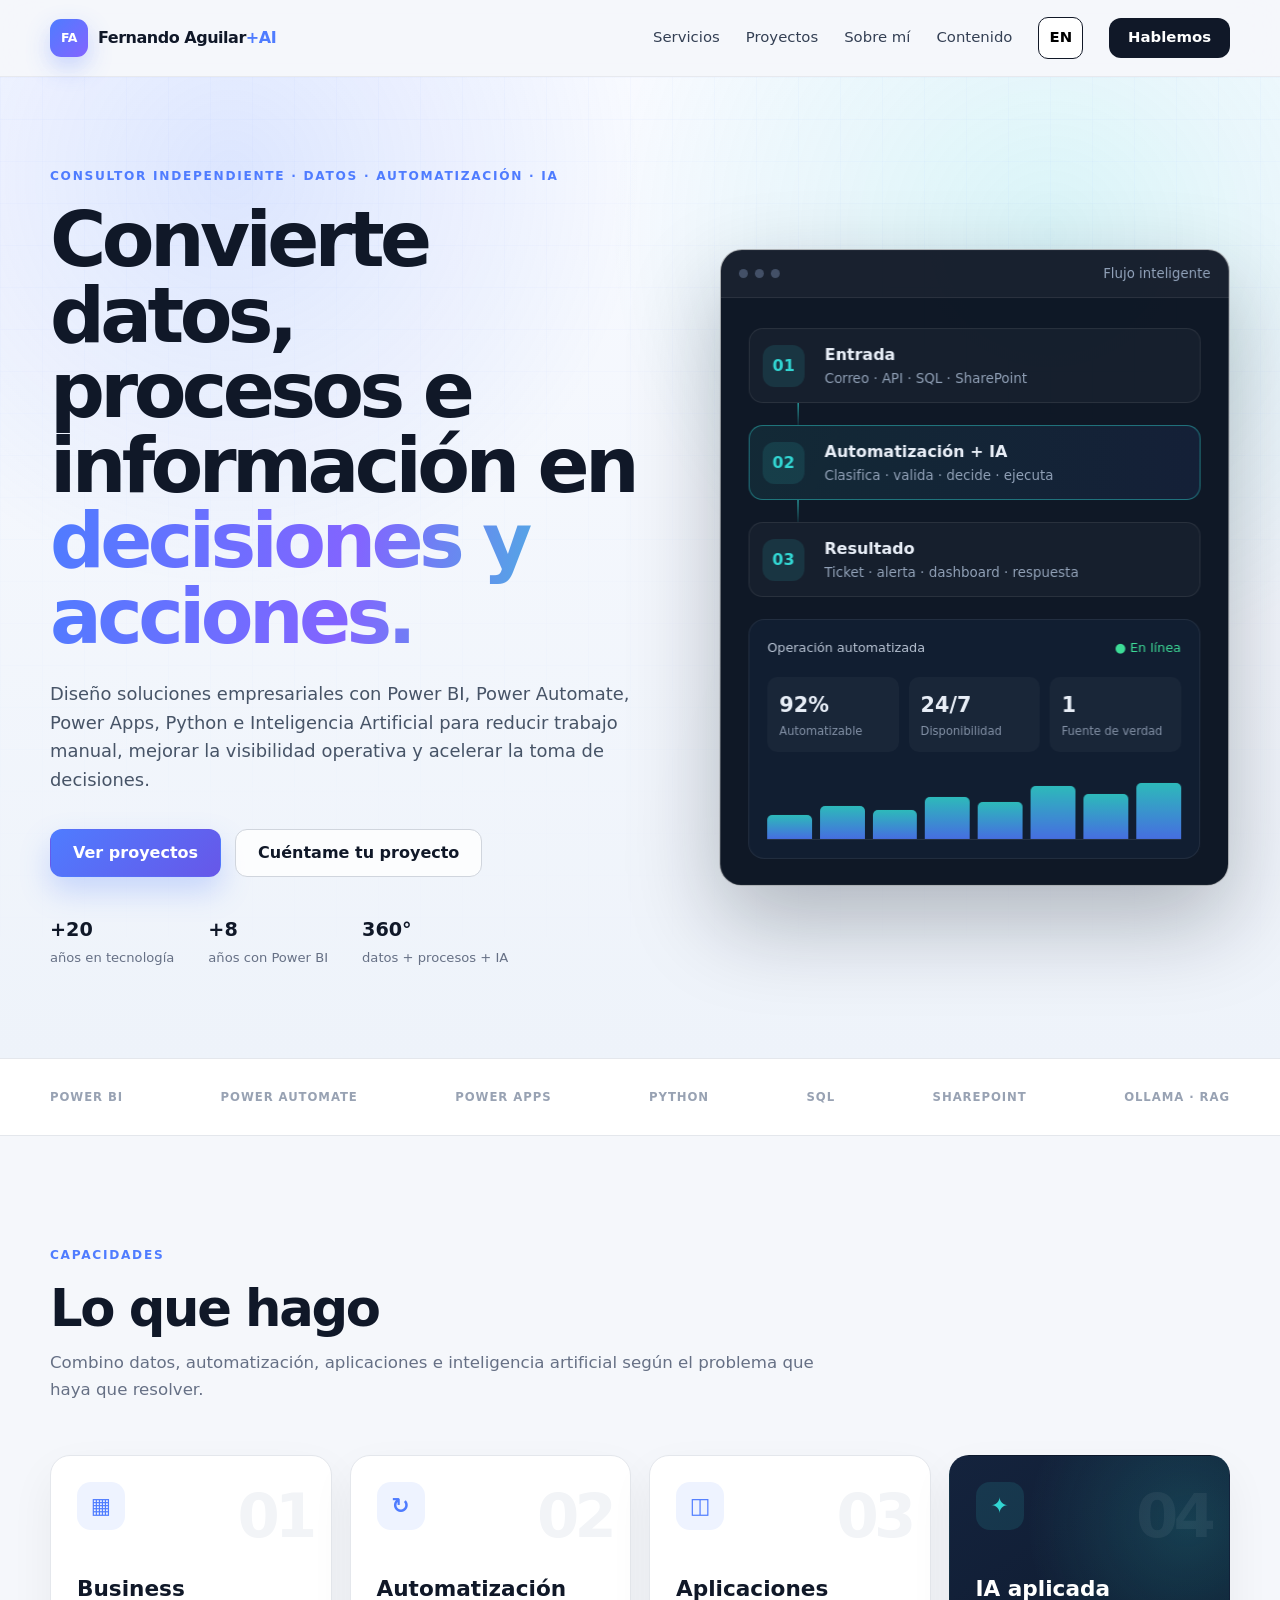
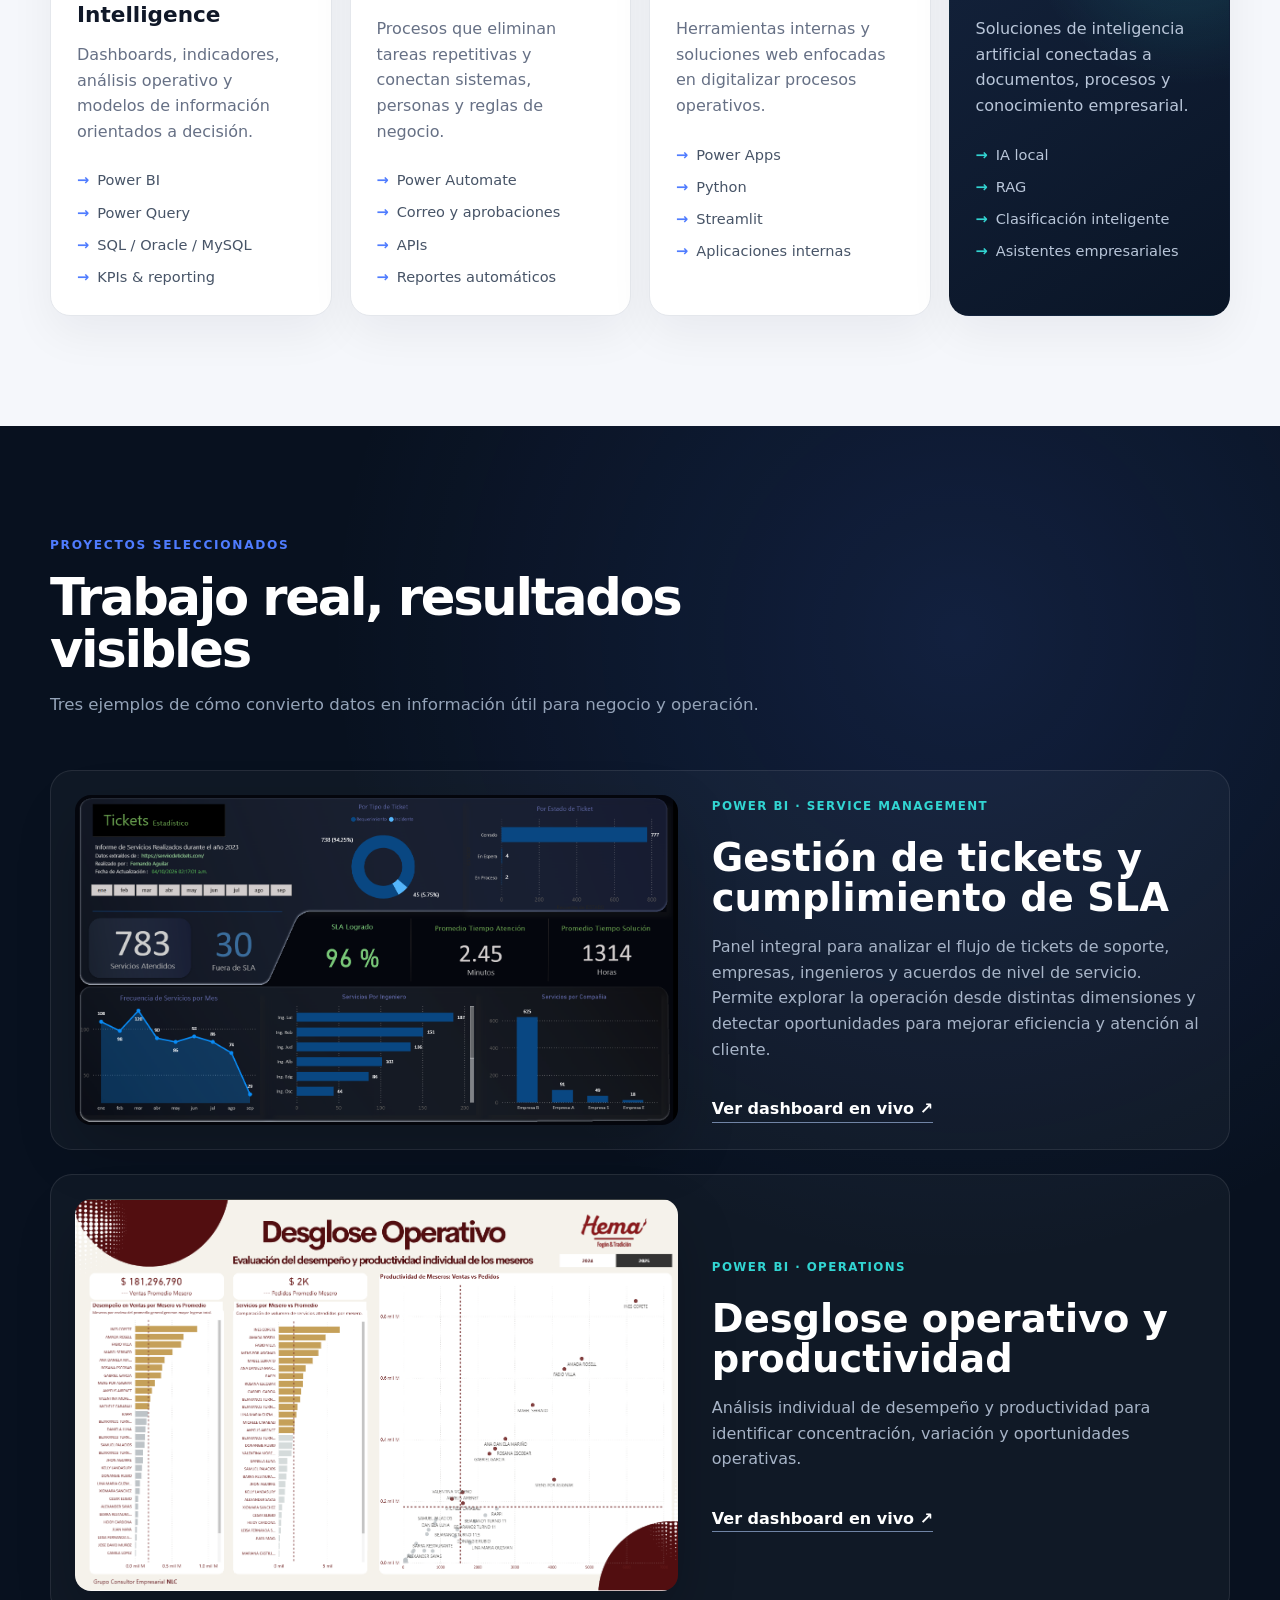
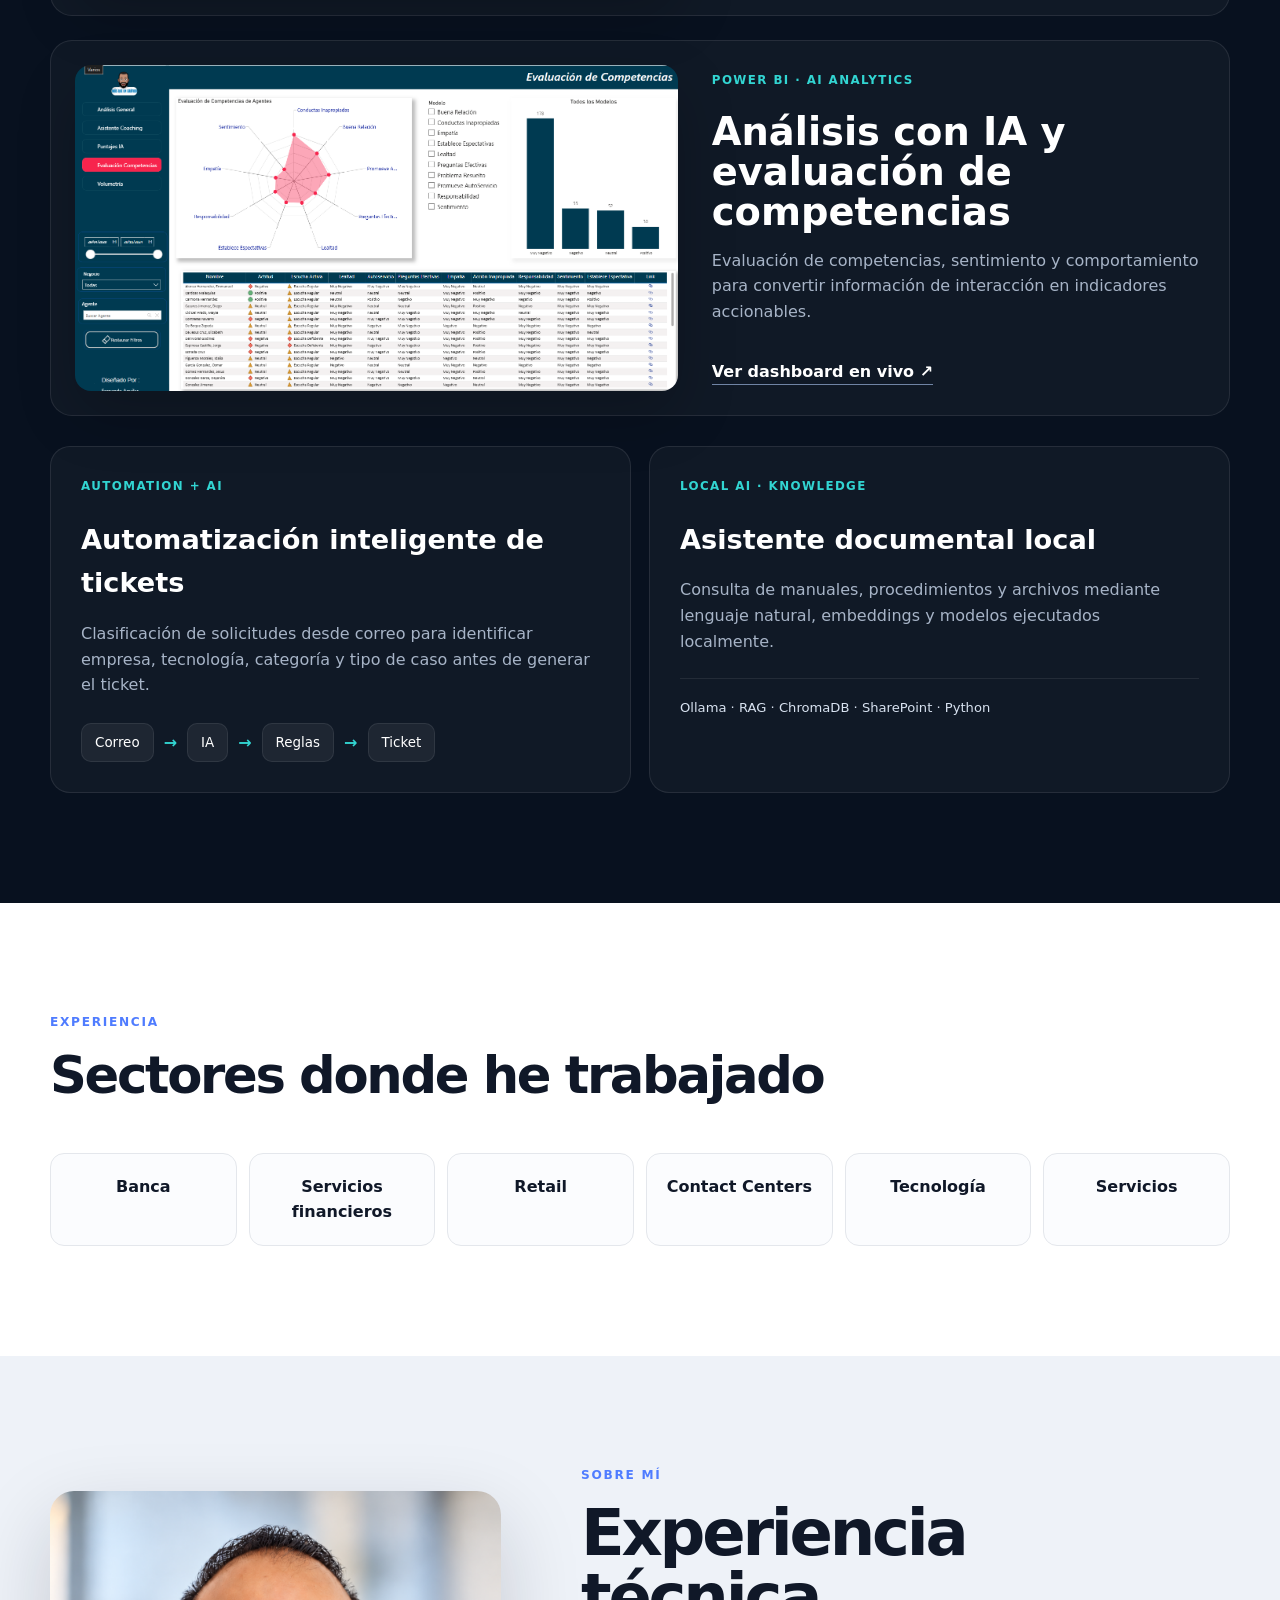
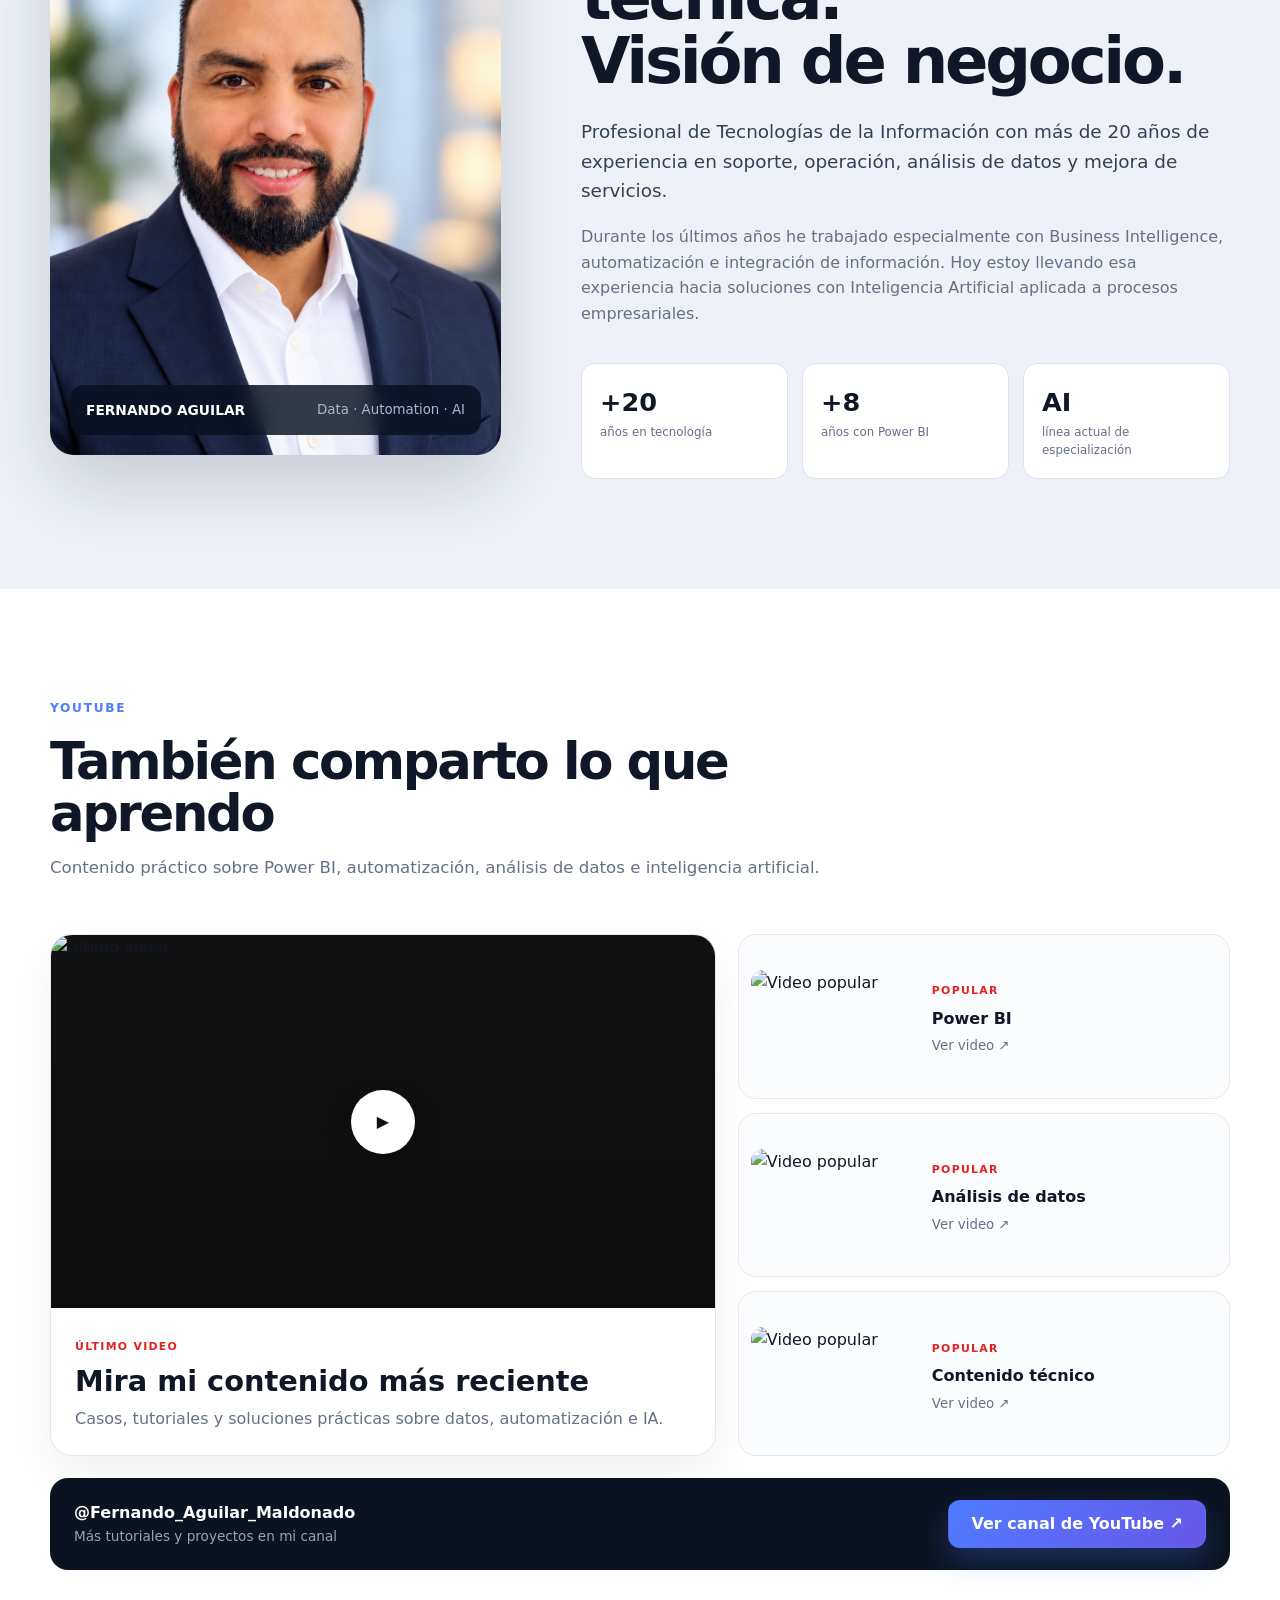
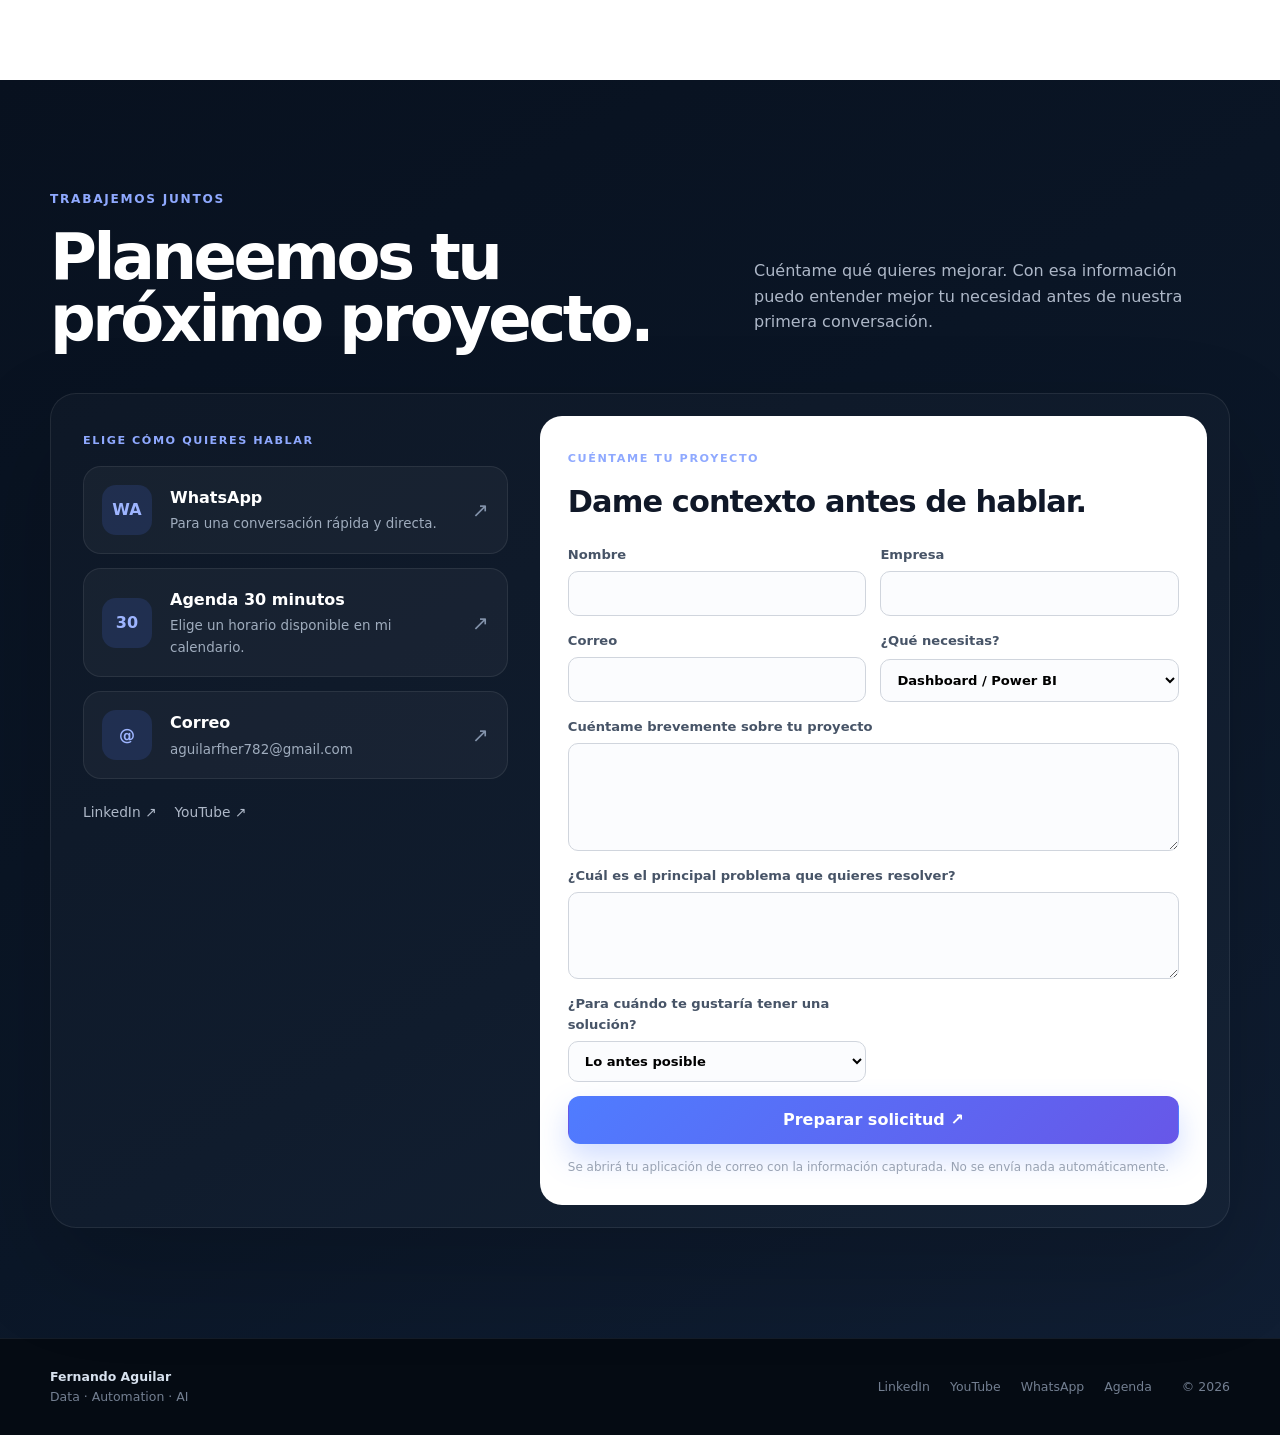
==== index.html @ c9b5403f "Add files via upload Publicar portafolio inicial" ====
<!DOCTYPE html>
<html lang="es">
<head>
  <meta charset="UTF-8" />
  <meta name="viewport" content="width=device-width, initial-scale=1.0" />
  <meta name="description" content="Fernando Aguilar — Consultor independiente en datos, automatización e inteligencia artificial." />
  <title>Fernando Aguilar | Data · Automation · AI</title>
  <link rel="stylesheet" href="styles.css" />
</head>
<body>
<header class="site-header">
  <div class="container nav">
    <a class="brand" href="#inicio"><span class="brand-mark">FA</span><span class="brand-text">Fernando Aguilar<span>+AI</span></span></a>
    <button class="menu-btn" id="menuBtn" aria-label="Abrir menú"><span></span><span></span><span></span></button>
    <nav id="navLinks">
      <a href="#servicios" data-es="Servicios" data-en="Services">Servicios</a>
      <a href="#proyectos" data-es="Proyectos" data-en="Projects">Proyectos</a>
      <a href="#sobre-mi" data-es="Sobre mí" data-en="About me">Sobre mí</a>
      <a href="#contenido" data-es="Contenido" data-en="Content">Contenido</a>
      <button class="lang-toggle" id="langToggle" type="button">EN</button>
      <a class="btn btn-small" href="#contacto" data-es="Hablemos" data-en="Let's talk">Hablemos</a>
    </nav>
  </div>
</header>
<main>
<section class="hero" id="inicio">
  <div class="hero-grid-bg"></div>
  <div class="container hero-content">
    <div class="hero-copy reveal">
      <div class="eyebrow" data-es="CONSULTOR INDEPENDIENTE · DATOS · AUTOMATIZACIÓN · IA" data-en="INDEPENDENT CONSULTANT · DATA · AUTOMATION · AI">CONSULTOR INDEPENDIENTE · DATOS · AUTOMATIZACIÓN · IA</div>
      <h1 data-es="Convierte datos, procesos e información en <span class='gradient-text'>decisiones y acciones.</span>" data-en="Turn data, processes and information into <span class='gradient-text'>decisions and action.</span>">Convierte datos, procesos e información en <span class="gradient-text">decisiones y acciones.</span></h1>
      <p class="hero-lead" data-es="Diseño soluciones empresariales con Power BI, Power Automate, Power Apps, Python e Inteligencia Artificial para reducir trabajo manual, mejorar la visibilidad operativa y acelerar la toma de decisiones." data-en="I design business solutions with Power BI, Power Automate, Power Apps, Python and Artificial Intelligence to reduce manual work, improve operational visibility and accelerate decision-making.">Diseño soluciones empresariales con Power BI, Power Automate, Power Apps, Python e Inteligencia Artificial para reducir trabajo manual, mejorar la visibilidad operativa y acelerar la toma de decisiones.</p>
      <div class="hero-actions"><a class="btn btn-primary" href="#proyectos" data-es="Ver proyectos" data-en="View projects">Ver proyectos</a><a class="btn btn-secondary" href="#contacto" data-es="Cuéntame tu proyecto" data-en="Tell me about your project">Cuéntame tu proyecto</a></div>
      <div class="hero-proof"><div><strong>+20</strong><span data-es="años en tecnología" data-en="years in technology">años en tecnología</span></div><div><strong>+8</strong><span data-es="años con Power BI" data-en="years with Power BI">años con Power BI</span></div><div><strong>360°</strong><span data-es="datos + procesos + IA" data-en="data + processes + AI">datos + procesos + IA</span></div></div>
    </div>
    <div class="hero-panel reveal">
      <div class="terminal-card">
        <div class="terminal-top"><span></span><span></span><span></span><small data-es="Flujo inteligente" data-en="Smart flow">Flujo inteligente</small></div>
        <div class="flow">
          <div class="flow-item"><div class="flow-icon">01</div><div><b data-es="Entrada" data-en="Input">Entrada</b><p data-es="Correo · API · SQL · SharePoint" data-en="Email · API · SQL · SharePoint">Correo · API · SQL · SharePoint</p></div></div>
          <div class="flow-line"></div>
          <div class="flow-item active"><div class="flow-icon">02</div><div><b data-es="Automatización + IA" data-en="Automation + AI">Automatización + IA</b><p data-es="Clasifica · valida · decide · ejecuta" data-en="Classifies · validates · decides · executes">Clasifica · valida · decide · ejecuta</p></div></div>
          <div class="flow-line"></div>
          <div class="flow-item"><div class="flow-icon">03</div><div><b data-es="Resultado" data-en="Outcome">Resultado</b><p data-es="Ticket · alerta · dashboard · respuesta" data-en="Ticket · alert · dashboard · response">Ticket · alerta · dashboard · respuesta</p></div></div>
        </div>
        <div class="mini-dashboard"><div class="mini-header"><span data-es="Operación automatizada" data-en="Automated operation">Operación automatizada</span><span class="status-dot" data-es="● En línea" data-en="● Online">● En línea</span></div><div class="metrics"><div><b>92%</b><span data-es="Automatizable" data-en="Automatable">Automatizable</span></div><div><b>24/7</b><span data-es="Disponibilidad" data-en="Availability">Disponibilidad</span></div><div><b>1</b><span data-es="Fuente de verdad" data-en="Source of truth">Fuente de verdad</span></div></div><div class="bars"><i style="height:35%"></i><i style="height:48%"></i><i style="height:42%"></i><i style="height:62%"></i><i style="height:55%"></i><i style="height:78%"></i><i style="height:66%"></i><i style="height:82%"></i></div></div>
      </div>
    </div>
  </div>
</section>
<section class="tech-strip-section"><div class="container tech-strip"><span>POWER BI</span><span>POWER AUTOMATE</span><span>POWER APPS</span><span>PYTHON</span><span>SQL</span><span>SHAREPOINT</span><span>OLLAMA · RAG</span></div></section>
<section class="section" id="servicios"><div class="container"><div class="section-heading reveal"><div class="eyebrow" data-es="CAPACIDADES" data-en="CAPABILITIES">CAPACIDADES</div><h2 data-es="Lo que hago" data-en="What I do">Lo que hago</h2><p data-es="Combino datos, automatización, aplicaciones e inteligencia artificial según el problema que haya que resolver." data-en="I combine data, automation, applications and artificial intelligence depending on the problem to solve.">Combino datos, automatización, aplicaciones e inteligencia artificial según el problema que haya que resolver.</p></div>
<div class="services-grid">
<article class="service-card reveal"><div class="service-number">01</div><div class="icon-box">▦</div><h3>Business Intelligence</h3><p data-es="Dashboards, indicadores, análisis operativo y modelos de información orientados a decisión." data-en="Dashboards, indicators, operational analysis and information models built for decision-making.">Dashboards, indicadores, análisis operativo y modelos de información orientados a decisión.</p><ul><li>Power BI</li><li>Power Query</li><li>SQL / Oracle / MySQL</li><li>KPIs & reporting</li></ul></article>
<article class="service-card reveal"><div class="service-number">02</div><div class="icon-box">↻</div><h3 data-es="Automatización" data-en="Automation">Automatización</h3><p data-es="Procesos que eliminan tareas repetitivas y conectan sistemas, personas y reglas de negocio." data-en="Processes that eliminate repetitive tasks and connect systems, people and business rules.">Procesos que eliminan tareas repetitivas y conectan sistemas, personas y reglas de negocio.</p><ul><li>Power Automate</li><li data-es="Correo y aprobaciones" data-en="Email and approvals">Correo y aprobaciones</li><li>APIs</li><li data-es="Reportes automáticos" data-en="Automated reports">Reportes automáticos</li></ul></article>
<article class="service-card reveal"><div class="service-number">03</div><div class="icon-box">◫</div><h3 data-es="Aplicaciones" data-en="Applications">Aplicaciones</h3><p data-es="Herramientas internas y soluciones web enfocadas en digitalizar procesos operativos." data-en="Internal tools and web solutions focused on digitizing operational processes.">Herramientas internas y soluciones web enfocadas en digitalizar procesos operativos.</p><ul><li>Power Apps</li><li>Python</li><li>Streamlit</li><li data-es="Aplicaciones internas" data-en="Internal applications">Aplicaciones internas</li></ul></article>
<article class="service-card featured reveal"><div class="service-number">04</div><div class="icon-box">✦</div><h3 data-es="IA aplicada" data-en="Applied AI">IA aplicada</h3><p data-es="Soluciones de inteligencia artificial conectadas a documentos, procesos y conocimiento empresarial." data-en="Artificial intelligence solutions connected to documents, processes and business knowledge.">Soluciones de inteligencia artificial conectadas a documentos, procesos y conocimiento empresarial.</p><ul><li data-es="IA local" data-en="Local AI">IA local</li><li>RAG</li><li data-es="Clasificación inteligente" data-en="Smart classification">Clasificación inteligente</li><li data-es="Asistentes empresariales" data-en="Business assistants">Asistentes empresariales</li></ul></article>
</div></div></section>
<section class="section section-dark" id="proyectos"><div class="container"><div class="section-heading light reveal"><div class="eyebrow" data-es="PROYECTOS SELECCIONADOS" data-en="SELECTED PROJECTS">PROYECTOS SELECCIONADOS</div><h2 data-es="Trabajo real, resultados visibles" data-en="Real work, visible outcomes">Trabajo real, resultados visibles</h2><p data-es="Tres ejemplos de cómo convierto datos en información útil para negocio y operación." data-en="Three examples of how I turn data into useful business and operational information.">Tres ejemplos de cómo convierto datos en información útil para negocio y operación.</p></div>
<div class="portfolio-grid">
<article class="portfolio-card reveal"><img src="assets/dashboard-tickets.png" alt="Dashboard de gestión de tickets"><div class="portfolio-copy"><span class="case-tag">POWER BI · SERVICE MANAGEMENT</span><h3 data-es="Gestión de tickets y cumplimiento de SLA" data-en="Ticket management and SLA performance">Gestión de tickets y cumplimiento de SLA</h3><p data-es="Panel integral para analizar el flujo de tickets de soporte, empresas, ingenieros y acuerdos de nivel de servicio. Permite explorar la operación desde distintas dimensiones y detectar oportunidades para mejorar eficiencia y atención al cliente." data-en="Comprehensive dashboard to analyze support ticket flow, companies, engineers and service level agreements. It allows the operation to be explored from multiple dimensions and helps identify opportunities to improve efficiency and customer service.">Panel integral para analizar el flujo de tickets de soporte, empresas, ingenieros y acuerdos de nivel de servicio. Permite explorar la operación desde distintas dimensiones y detectar oportunidades para mejorar eficiencia y atención al cliente.</p><a class="text-btn" href="https://app.powerbi.com/view?r=eyJrIjoiNzg2OTRhMTItZDhkMi00NjAwLTkzMWQtNzlhZWU2NzQ0OTNjIiwidCI6ImFjMzMzZTYxLTc5YmMtNDU0NC1iM2VhLTJlNzRkNmM3NDA1ZiJ9" target="_blank" rel="noopener" data-es="Ver dashboard en vivo ↗" data-en="View live dashboard ↗">Ver dashboard en vivo ↗</a></div></article>
<article class="portfolio-card reveal"><img src="assets/desglose-operativo.png" alt="Desglose operativo"><div class="portfolio-copy"><span class="case-tag">POWER BI · OPERATIONS</span><h3 data-es="Desglose operativo y productividad" data-en="Operational breakdown and productivity">Desglose operativo y productividad</h3><p data-es="Análisis individual de desempeño y productividad para identificar concentración, variación y oportunidades operativas." data-en="Individual performance and productivity analysis to identify concentration, variation and operational opportunities.">Análisis individual de desempeño y productividad para identificar concentración, variación y oportunidades operativas.</p><a class="text-btn" href="https://app.powerbi.com/view?r=eyJrIjoiYmI2MjdlMDAtM2Y2NC00OGVlLWI0OTctZjdmMDQ2MjUyZGQ1IiwidCI6ImFjMzMzZTYxLTc5YmMtNDU0NC1iM2VhLTJlNzRkNmM3NDA1ZiJ9" target="_blank" rel="noopener" data-es="Ver dashboard en vivo ↗" data-en="View live dashboard ↗">Ver dashboard en vivo ↗</a></div></article>
<article class="portfolio-card reveal"><img src="assets/analisis-ia.png" alt="Análisis con IA"><div class="portfolio-copy"><span class="case-tag">POWER BI · AI ANALYTICS</span><h3 data-es="Análisis con IA y evaluación de competencias" data-en="AI analysis and competency assessment">Análisis con IA y evaluación de competencias</h3><p data-es="Evaluación de competencias, sentimiento y comportamiento para convertir información de interacción en indicadores accionables." data-en="Competency, sentiment and behavior assessment to turn interaction data into actionable indicators.">Evaluación de competencias, sentimiento y comportamiento para convertir información de interacción en indicadores accionables.</p><a class="text-btn" href="https://app.powerbi.com/view?r=eyJrIjoiMWNjNzc5ZTYtZjhjYy00NDI4LTk0ZTktOWIyYjViZDEzN2RmIiwidCI6ImFjMzMzZTYxLTc5YmMtNDU0NC1iM2VhLTJlNzRkNmM3NDA1ZiJ9" target="_blank" rel="noopener" data-es="Ver dashboard en vivo ↗" data-en="View live dashboard ↗">Ver dashboard en vivo ↗</a></div></article>
</div>
<div class="solution-showcase reveal"><div class="solution-copy"><span class="case-tag">AUTOMATION + AI</span><h3 data-es="Automatización inteligente de tickets" data-en="Intelligent ticket automation">Automatización inteligente de tickets</h3><p data-es="Clasificación de solicitudes desde correo para identificar empresa, tecnología, categoría y tipo de caso antes de generar el ticket." data-en="Email request classification to identify company, technology, category and case type before creating the ticket.">Clasificación de solicitudes desde correo para identificar empresa, tecnología, categoría y tipo de caso antes de generar el ticket.</p><div class="case-flow"><span data-es="Correo" data-en="Email">Correo</span><b>→</b><span>IA</span><b>→</b><span data-es="Reglas" data-en="Rules">Reglas</span><b>→</b><span>Ticket</span></div></div><div class="solution-copy"><span class="case-tag">LOCAL AI · KNOWLEDGE</span><h3 data-es="Asistente documental local" data-en="Local document assistant">Asistente documental local</h3><p data-es="Consulta de manuales, procedimientos y archivos mediante lenguaje natural, embeddings y modelos ejecutados localmente." data-en="Natural-language querying of manuals, procedures and files using embeddings and locally executed models.">Consulta de manuales, procedimientos y archivos mediante lenguaje natural, embeddings y modelos ejecutados localmente.</p><div class="outcome">Ollama · RAG · ChromaDB · SharePoint · Python</div></div></div>
</div></section>
<section class="section sectors-section"><div class="container"><div class="section-heading reveal"><div class="eyebrow" data-es="EXPERIENCIA" data-en="EXPERIENCE">EXPERIENCIA</div><h2 data-es="Sectores donde he trabajado" data-en="Industries I have worked in">Sectores donde he trabajado</h2></div><div class="sectors reveal"><span data-es="Banca" data-en="Banking">Banca</span><span data-es="Servicios financieros" data-en="Financial services">Servicios financieros</span><span>Retail</span><span>Contact Centers</span><span data-es="Tecnología" data-en="Technology">Tecnología</span><span data-es="Servicios" data-en="Services">Servicios</span></div></div></section>
<section class="section about-section" id="sobre-mi"><div class="container about-grid"><div class="about-image-wrap reveal"><img src="assets/fernando-aguilar.png" alt="Fernando Aguilar" class="about-image"><div class="image-badge"><span>FERNANDO AGUILAR</span><small>Data · Automation · AI</small></div></div><div class="about-copy reveal"><div class="eyebrow" data-es="SOBRE MÍ" data-en="ABOUT ME">SOBRE MÍ</div><h2 data-es="Experiencia técnica.<br>Visión de negocio." data-en="Technical experience.<br>Business vision.">Experiencia técnica.<br>Visión de negocio.</h2><p class="about-lead" data-es="Profesional de Tecnologías de la Información con más de 20 años de experiencia en soporte, operación, análisis de datos y mejora de servicios." data-en="Information Technology professional with more than 20 years of experience in support, operations, data analysis and service improvement.">Profesional de Tecnologías de la Información con más de 20 años de experiencia en soporte, operación, análisis de datos y mejora de servicios.</p><p data-es="Durante los últimos años he trabajado especialmente con Business Intelligence, automatización e integración de información. Hoy estoy llevando esa experiencia hacia soluciones con Inteligencia Artificial aplicada a procesos empresariales." data-en="In recent years I have focused on Business Intelligence, automation and information integration. Today I am extending that experience into AI solutions applied to business processes.">Durante los últimos años he trabajado especialmente con Business Intelligence, automatización e integración de información. Hoy estoy llevando esa experiencia hacia soluciones con Inteligencia Artificial aplicada a procesos empresariales.</p><div class="about-stats"><div><strong>+20</strong><span data-es="años en tecnología" data-en="years in technology">años en tecnología</span></div><div><strong>+8</strong><span data-es="años con Power BI" data-en="years with Power BI">años con Power BI</span></div><div><strong>AI</strong><span data-es="línea actual de especialización" data-en="current specialization">línea actual de especialización</span></div></div></div></div></section>
<section class="section content-section" id="contenido"><div class="container"><div class="section-heading reveal"><div class="eyebrow">YOUTUBE</div><h2 data-es="También comparto lo que aprendo" data-en="I also share what I learn">También comparto lo que aprendo</h2><p data-es="Contenido práctico sobre Power BI, automatización, análisis de datos e inteligencia artificial." data-en="Practical content about Power BI, automation, data analysis and artificial intelligence.">Contenido práctico sobre Power BI, automatización, análisis de datos e inteligencia artificial.</p></div>
<div class="youtube-showcase reveal">
  <a class="yt-feature" href="https://youtu.be/kOw791QmF1g" target="_blank" rel="noopener"><div class="yt-thumb"><img src="https://img.youtube.com/vi/kOw791QmF1g/maxresdefault.jpg" alt="Último video"><div class="yt-overlay"><span class="play-btn">▶</span></div></div><div class="yt-meta"><span class="video-label" data-es="ÚLTIMO VIDEO" data-en="LATEST VIDEO">ÚLTIMO VIDEO</span><h3 data-es="Mira mi contenido más reciente" data-en="Watch my latest content">Mira mi contenido más reciente</h3><p data-es="Casos, tutoriales y soluciones prácticas sobre datos, automatización e IA." data-en="Cases, tutorials and practical solutions about data, automation and AI.">Casos, tutoriales y soluciones prácticas sobre datos, automatización e IA.</p></div></a>
  <div class="yt-list">
    <a class="yt-row" href="https://youtu.be/5CIS9XJndZ8" target="_blank" rel="noopener"><img src="https://img.youtube.com/vi/5CIS9XJndZ8/hqdefault.jpg" alt="Video popular"><div><span class="video-label" data-es="POPULAR" data-en="POPULAR">POPULAR</span><strong>Power BI</strong><small data-es="Ver video ↗" data-en="Watch video ↗">Ver video ↗</small></div></a>
    <a class="yt-row" href="https://youtu.be/HoqPu3f2PN4" target="_blank" rel="noopener"><img src="https://img.youtube.com/vi/HoqPu3f2PN4/hqdefault.jpg" alt="Video popular"><div><span class="video-label" data-es="POPULAR" data-en="POPULAR">POPULAR</span><strong data-es="Análisis de datos" data-en="Data analysis">Análisis de datos</strong><small data-es="Ver video ↗" data-en="Watch video ↗">Ver video ↗</small></div></a>
    <a class="yt-row" href="https://www.youtube.com/watch?v=sngVZ_1Ob6k" target="_blank" rel="noopener"><img src="https://img.youtube.com/vi/sngVZ_1Ob6k/hqdefault.jpg" alt="Video popular"><div><span class="video-label" data-es="POPULAR" data-en="POPULAR">POPULAR</span><strong data-es="Contenido técnico" data-en="Technical content">Contenido técnico</strong><small data-es="Ver video ↗" data-en="Watch video ↗">Ver video ↗</small></div></a>
  </div>
</div>
<div class="channel-bar reveal"><div><strong>@Fernando_Aguilar_Maldonado</strong><span data-es="Más tutoriales y proyectos en mi canal" data-en="More tutorials and projects on my channel">Más tutoriales y proyectos en mi canal</span></div><a class="btn btn-primary" href="https://www.youtube.com/@Fernando_Aguilar_Maldonado" target="_blank" rel="noopener" data-es="Ver canal de YouTube ↗" data-en="View YouTube channel ↗">Ver canal de YouTube ↗</a></div>
</div></section>
<section class="contact-section" id="contacto"><div class="container"><div class="contact-heading reveal"><div><div class="eyebrow light" data-es="TRABAJEMOS JUNTOS" data-en="LET'S WORK TOGETHER">TRABAJEMOS JUNTOS</div><h2 data-es="Planeemos tu próximo proyecto." data-en="Let's plan your next project.">Planeemos tu próximo proyecto.</h2></div><p data-es="Cuéntame qué quieres mejorar. Con esa información puedo entender mejor tu necesidad antes de nuestra primera conversación." data-en="Tell me what you want to improve. With that information I can better understand your needs before our first conversation.">Cuéntame qué quieres mejorar. Con esa información puedo entender mejor tu necesidad antes de nuestra primera conversación.</p></div>
<div class="contact-panel reveal">
  <div class="contact-choice">
    <span class="contact-kicker" data-es="ELIGE CÓMO QUIERES HABLAR" data-en="CHOOSE HOW YOU WANT TO TALK">ELIGE CÓMO QUIERES HABLAR</span>
    <a class="contact-option whatsapp" href="https://wa.me/525579756389?text=Hola%20Fernando%2C%20vi%20tu%20p%C3%A1gina%20y%20me%20gustar%C3%ADa%20platicar%20contigo%20sobre%20un%20proyecto%20de%20datos%2C%20automatizaci%C3%B3n%20o%20inteligencia%20artificial." target="_blank" rel="noopener"><span class="option-icon">WA</span><div><strong data-es="WhatsApp" data-en="WhatsApp">WhatsApp</strong><p data-es="Para una conversación rápida y directa." data-en="For a quick and direct conversation.">Para una conversación rápida y directa.</p></div><span class="option-arrow">↗</span></a>
    <a class="contact-option calendar" href="https://calendar.app.google/aFkdyuBYL2TviYA38" target="_blank" rel="noopener"><span class="option-icon">30</span><div><strong data-es="Agenda 30 minutos" data-en="Book 30 minutes">Agenda 30 minutos</strong><p data-es="Elige un horario disponible en mi calendario." data-en="Choose an available time in my calendar.">Elige un horario disponible en mi calendario.</p></div><span class="option-arrow">↗</span></a>
    <a class="contact-option email" href="mailto:aguilarfher782@gmail.com"><span class="option-icon">@</span><div><strong data-es="Correo" data-en="Email">Correo</strong><p>aguilarfher782@gmail.com</p></div><span class="option-arrow">↗</span></a>
    <div class="social-mini"><a href="https://www.linkedin.com/in/fernandoaguilarm/" target="_blank" rel="noopener">LinkedIn ↗</a><a href="https://www.youtube.com/@Fernando_Aguilar_Maldonado" target="_blank" rel="noopener">YouTube ↗</a></div>
  </div>
  <form class="contact-form" id="contactForm">
    <div class="form-head"><span class="contact-kicker" data-es="CUÉNTAME TU PROYECTO" data-en="TELL ME ABOUT YOUR PROJECT">CUÉNTAME TU PROYECTO</span><h3 data-es="Dame contexto antes de hablar." data-en="Give me some context before we talk.">Dame contexto antes de hablar.</h3></div>
    <label><span data-es="Nombre" data-en="Name">Nombre</span><input id="name" type="text" required></label>
    <label><span data-es="Empresa" data-en="Company">Empresa</span><input id="company" type="text"></label>
    <label><span data-es="Correo" data-en="Email">Correo</span><input id="email" type="email" required></label>
    <label><span data-es="¿Qué necesitas?" data-en="What do you need?">¿Qué necesitas?</span><select id="need"><option data-es="Dashboard / Power BI" data-en="Dashboard / Power BI">Dashboard / Power BI</option><option data-es="Automatización" data-en="Automation">Automatización</option><option data-es="Power Apps / aplicación" data-en="Power Apps / application">Power Apps / aplicación</option><option data-es="Inteligencia Artificial" data-en="Artificial Intelligence">Inteligencia Artificial</option><option data-es="Integración de sistemas" data-en="Systems integration">Integración de sistemas</option><option data-es="Otro" data-en="Other">Otro</option></select></label>
    <label class="wide"><span data-es="Cuéntame brevemente sobre tu proyecto" data-en="Tell me briefly about your project">Cuéntame brevemente sobre tu proyecto</span><textarea id="project" rows="4" required></textarea></label>
    <label class="wide"><span data-es="¿Cuál es el principal problema que quieres resolver?" data-en="What is the main problem you want to solve?">¿Cuál es el principal problema que quieres resolver?</span><textarea id="problem" rows="3"></textarea></label>
    <label><span data-es="¿Para cuándo te gustaría tener una solución?" data-en="When would you like to have a solution?">¿Para cuándo te gustaría tener una solución?</span><select id="timeline"><option data-es="Lo antes posible" data-en="As soon as possible">Lo antes posible</option><option data-es="1–3 meses" data-en="1–3 months">1–3 meses</option><option data-es="3–6 meses" data-en="3–6 months">3–6 meses</option><option data-es="Solo estoy explorando" data-en="I'm just exploring">Solo estoy explorando</option></select></label>
    <button class="btn btn-primary wide" type="submit" data-es="Preparar solicitud ↗" data-en="Prepare request ↗">Preparar solicitud ↗</button>
    <p class="form-note wide" data-es="Se abrirá tu aplicación de correo con la información capturada. No se envía nada automáticamente." data-en="Your email app will open with the captured information. Nothing is sent automatically.">Se abrirá tu aplicación de correo con la información capturada. No se envía nada automáticamente.</p>
  </form>
</div></div></section>
</main>
<footer><div class="container footer"><div><strong>Fernando Aguilar</strong><span>Data · Automation · AI</span></div><div class="footer-links"><a href="https://www.linkedin.com/in/fernandoaguilarm/" target="_blank">LinkedIn</a><a href="https://www.youtube.com/@Fernando_Aguilar_Maldonado" target="_blank">YouTube</a><a href="https://wa.me/525579756389" target="_blank">WhatsApp</a><a href="https://calendar.app.google/aFkdyuBYL2TviYA38" target="_blank" data-es="Agenda" data-en="Book">Agenda</a></div><span>© <span id="year"></span></span></div></footer>
<div class="toast" id="toast"><strong data-es="Solicitud preparada" data-en="Request prepared">Solicitud preparada</strong><span data-es="Se abrirá tu aplicación de correo." data-en="Your email app will open.">Se abrirá tu aplicación de correo.</span></div>
<script src="script.js"></script>
</body>
</html>
---- styles.css ----
*{box-sizing:border-box}:root{--bg:#f5f7fb;--surface:#fff;--surface2:#eef2f8;--text:#101828;--muted:#667085;--line:#e4e7ec;--dark:#08111f;--blue:#4f7cff;--cyan:#32d5d2;--purple:#8364ff;--green:#3ddc97;--shadow:0 28px 80px rgba(16,24,40,.13)}html{scroll-behavior:smooth}body{margin:0;font-family:Inter,ui-sans-serif,system-ui,-apple-system,BlinkMacSystemFont,"Segoe UI",sans-serif;color:var(--text);background:var(--bg);line-height:1.6}a{text-decoration:none;color:inherit}button,input,textarea,select{font:inherit}.container{width:min(1180px,calc(100% - 40px));margin:0 auto}
.site-header{position:sticky;top:0;z-index:100;background:rgba(245,247,251,.9);backdrop-filter:blur(18px);border-bottom:1px solid rgba(228,231,236,.8)}.nav{height:76px;display:flex;align-items:center;justify-content:space-between}.brand{display:inline-flex;align-items:center;gap:10px;font-weight:800;letter-spacing:-.03em}.brand-mark{width:38px;height:38px;display:grid;place-items:center;border-radius:11px;color:#fff;background:linear-gradient(135deg,var(--blue),var(--purple));box-shadow:0 10px 24px rgba(79,124,255,.3);font-size:.78rem}.brand-text span{color:var(--blue)}nav{display:flex;align-items:center;gap:26px;color:#344054;font-size:.93rem}nav>a:not(.btn):hover{color:var(--blue)}.lang-toggle{border:1px solid #111827;background:#fff;border-radius:10px;padding:8px 10px;font-weight:800;cursor:pointer}.menu-btn{display:none;border:0;background:transparent}.menu-btn span{display:block;width:22px;height:2px;background:#101828;margin:5px}
.hero{position:relative;overflow:hidden;min-height:720px;display:flex;align-items:center;background:radial-gradient(circle at 18% 10%,rgba(79,124,255,.16),transparent 30%),radial-gradient(circle at 82% 16%,rgba(50,213,210,.15),transparent 33%),linear-gradient(180deg,#f8faff 0%,#eef3fa 100%)}.hero-grid-bg{position:absolute;inset:0;opacity:.38;background-image:linear-gradient(rgba(79,124,255,.08) 1px,transparent 1px),linear-gradient(90deg,rgba(79,124,255,.08) 1px,transparent 1px);background-size:42px 42px;mask-image:linear-gradient(to bottom,black,transparent)}.hero-content{position:relative;z-index:2;display:grid;grid-template-columns:1.08fr .92fr;gap:70px;align-items:center;padding:90px 0}.eyebrow{font-size:.76rem;font-weight:850;letter-spacing:.14em;color:var(--blue);margin-bottom:16px}.eyebrow.light{color:#8fa9ff}.hero h1{font-size:clamp(3.1rem,6vw,5.35rem);line-height:.98;letter-spacing:-.06em;margin:0 0 26px;max-width:790px}.gradient-text{display:block;background:linear-gradient(100deg,var(--blue),var(--purple),var(--cyan));-webkit-background-clip:text;color:transparent}.hero-lead{color:#475467;font-size:1.12rem;max-width:690px;margin:0}.hero-actions{display:flex;gap:14px;margin:34px 0 38px}.btn{display:inline-flex;align-items:center;justify-content:center;min-height:48px;padding:0 22px;border-radius:12px;font-weight:750;border:1px solid transparent;cursor:pointer;transition:.2s}.btn:hover{transform:translateY(-2px)}.btn-small{min-height:40px;padding:0 18px;color:#fff;background:var(--text)}.btn-primary{color:#fff;background:linear-gradient(135deg,var(--blue),#6757e8);box-shadow:0 14px 30px rgba(79,124,255,.26)}.btn-secondary{background:rgba(255,255,255,.82);border-color:#d0d5dd}.hero-proof{display:flex;gap:34px;flex-wrap:wrap}.hero-proof div{display:grid;gap:2px}.hero-proof strong{font-size:1.2rem}.hero-proof span{color:var(--muted);font-size:.82rem}
.terminal-card{position:relative;border:1px solid rgba(255,255,255,.65);border-radius:22px;padding:0 0 20px;overflow:hidden;background:rgba(8,17,31,.97);color:#e8eef7;box-shadow:0 36px 90px rgba(8,17,31,.28);transform:rotateY(-4deg) rotateX(1deg)}.terminal-top{height:48px;padding:0 18px;display:flex;align-items:center;gap:7px;background:rgba(255,255,255,.04);border-bottom:1px solid rgba(255,255,255,.08)}.terminal-top span{width:9px;height:9px;border-radius:50%;background:#435067}.terminal-top small{margin-left:auto;color:#93a4bc}.flow{padding:30px 28px 18px}.flow-item{display:grid;grid-template-columns:46px 1fr;gap:16px;align-items:center;padding:13px;border:1px solid rgba(255,255,255,.08);border-radius:14px;background:rgba(255,255,255,.03)}.flow-item.active{border-color:rgba(50,213,210,.45);background:linear-gradient(90deg,rgba(50,213,210,.09),rgba(79,124,255,.08))}.flow-icon{width:42px;height:42px;display:grid;place-items:center;border-radius:12px;color:var(--cyan);background:rgba(50,213,210,.12);font-weight:800}.flow-item p{margin:0;color:#91a1b7;font-size:.84rem}.flow-line{height:22px;width:1px;margin-left:49px;background:linear-gradient(var(--cyan),rgba(50,213,210,.15))}.mini-dashboard{margin:4px 28px 6px;padding:18px;border-radius:16px;background:#111e31;border:1px solid rgba(255,255,255,.07)}.mini-header{display:flex;justify-content:space-between;color:#b9c4d4;font-size:.8rem}.status-dot{color:var(--green)}.metrics{display:grid;grid-template-columns:repeat(3,1fr);gap:10px;margin:18px 0}.metrics div{padding:12px;border-radius:10px;background:rgba(255,255,255,.035)}.metrics b,.metrics span{display:block}.metrics b{font-size:1.3rem}.metrics span{color:#8391a6;font-size:.72rem}.bars{height:70px;display:flex;align-items:flex-end;gap:8px;border-bottom:1px solid rgba(255,255,255,.09)}.bars i{flex:1;display:block;border-radius:5px 5px 0 0;background:linear-gradient(180deg,var(--cyan),var(--blue));opacity:.85}
.tech-strip-section{background:#fff;border-top:1px solid var(--line);border-bottom:1px solid var(--line)}.tech-strip{min-height:76px;display:flex;align-items:center;justify-content:space-between;gap:24px;color:#98a2b3;font-size:.73rem;font-weight:850;letter-spacing:.08em;white-space:nowrap;overflow:auto}.section{padding:110px 0}.section-heading{max-width:800px;margin-bottom:52px}.section-heading h2{margin:0 0 16px;font-size:clamp(2.2rem,4vw,3.7rem);line-height:1.02;letter-spacing:-.045em}.section-heading p{margin:0;color:var(--muted);font-size:1.04rem}
.services-grid{display:grid;grid-template-columns:repeat(4,1fr);gap:18px}.service-card{position:relative;min-height:430px;padding:26px;border:1px solid var(--line);border-radius:20px;background:var(--surface);box-shadow:0 18px 45px rgba(16,24,40,.055);overflow:hidden;transition:.25s}.service-card:hover{transform:translateY(-6px);box-shadow:var(--shadow)}.service-card.featured{color:white;border-color:transparent;background:radial-gradient(circle at 85% 15%,rgba(50,213,210,.18),transparent 35%),linear-gradient(145deg,#14233d,#0a1526)}.service-number{position:absolute;right:18px;top:12px;font-weight:900;font-size:3.8rem;color:#f2f4f7;letter-spacing:-.08em}.featured .service-number{color:rgba(255,255,255,.06)}.icon-box{position:relative;z-index:2;width:48px;height:48px;display:grid;place-items:center;border-radius:14px;background:#eef3ff;color:var(--blue);font-size:1.35rem;font-weight:800;margin-bottom:46px}.featured .icon-box{color:var(--cyan);background:rgba(50,213,210,.12)}.service-card h3{position:relative;z-index:2;font-size:1.35rem;line-height:1.2;margin:0 0 14px}.service-card p{color:var(--muted);margin:0 0 24px}.featured p,.featured li{color:#b9c6d9}.service-card ul{list-style:none;padding:0;margin:0;display:grid;gap:9px;font-size:.91rem;color:#475467}.service-card li::before{content:"→";color:var(--blue);margin-right:8px;font-weight:800}.featured li::before{color:var(--cyan)}
.section-dark{background:radial-gradient(circle at 75% 10%,rgba(79,124,255,.14),transparent 30%),#08111f;color:#fff}.section-heading.light p{color:#94a3b8}.portfolio-grid{display:grid;gap:24px}.portfolio-card{display:grid;grid-template-columns:1.1fr .9fr;gap:34px;padding:24px;border:1px solid rgba(255,255,255,.09);border-radius:22px;background:rgba(255,255,255,.035);align-items:center}.portfolio-card img{width:100%;display:block;border-radius:16px;box-shadow:0 24px 60px rgba(0,0,0,.2)}.portfolio-copy h3{font-size:clamp(1.8rem,3vw,2.7rem);line-height:1.04;margin:0 0 14px}.portfolio-copy p{color:#a7b4c7}.case-tag{color:var(--cyan);font-size:.74rem;font-weight:850;letter-spacing:.12em;display:block;margin-bottom:22px}.text-btn{display:inline-block;margin-top:18px;font-weight:800;color:#fff;border-bottom:1px solid #7084a5}.solution-showcase{display:grid;grid-template-columns:1fr 1fr;gap:18px;margin-top:30px}.solution-copy{padding:30px;border:1px solid rgba(255,255,255,.09);border-radius:20px;background:rgba(255,255,255,.035)}.solution-copy h3{font-size:1.7rem;margin:0 0 12px}.solution-copy p{color:#a7b4c7}.case-flow{display:flex;gap:10px;flex-wrap:wrap;align-items:center;margin-top:25px}.case-flow span{padding:8px 13px;border-radius:10px;background:rgba(255,255,255,.06);border:1px solid rgba(255,255,255,.08);font-size:.84rem}.case-flow b{color:var(--cyan)}.outcome{margin-top:24px;color:#d8e2f0;font-size:.82rem;border-top:1px solid rgba(255,255,255,.08);padding-top:18px}
.sectors-section{background:#fff}.sectors{display:grid;grid-template-columns:repeat(6,1fr);gap:12px}.sectors span{padding:20px 10px;border:1px solid var(--line);border-radius:14px;text-align:center;font-weight:750;background:#fbfcfe}.about-section{background:#eef2f8}.about-grid{display:grid;grid-template-columns:.82fr 1.18fr;gap:80px;align-items:center}.about-image-wrap{position:relative}.about-image{width:100%;display:block;aspect-ratio:4/5;object-fit:cover;object-position:center top;border-radius:24px;box-shadow:0 30px 80px rgba(16,24,40,.18)}.image-badge{position:absolute;left:20px;right:20px;bottom:20px;padding:14px 16px;border-radius:14px;background:rgba(8,17,31,.82);backdrop-filter:blur(10px);color:#fff;display:flex;justify-content:space-between;align-items:center}.image-badge span{font-weight:800;font-size:.86rem}.image-badge small{color:#a8b8cc}.about-copy h2{margin:0 0 24px;font-size:clamp(2.5rem,5vw,4.7rem);line-height:1;letter-spacing:-.05em}.about-copy p{color:var(--muted);max-width:680px}.about-lead{font-size:1.15rem;color:#344054!important}.about-stats{display:grid;grid-template-columns:repeat(3,1fr);gap:14px;margin-top:36px}.about-stats div{padding:18px;border-radius:14px;background:#fff;border:1px solid #dde3ec}.about-stats strong,.about-stats span{display:block}.about-stats strong{font-size:1.6rem}.about-stats span{color:#667085;font-size:.74rem}
.content-section{background:#fff}.youtube-showcase{display:grid;grid-template-columns:1.15fr .85fr;gap:22px}.yt-feature{border:1px solid var(--line);border-radius:22px;overflow:hidden;background:#fff;box-shadow:0 18px 45px rgba(16,24,40,.06)}.yt-thumb{position:relative;aspect-ratio:16/9;background:#111;overflow:hidden}.yt-thumb img{width:100%;height:100%;object-fit:cover;display:block}.yt-overlay{position:absolute;inset:0;display:grid;place-items:center;background:linear-gradient(180deg,transparent,rgba(0,0,0,.25))}.play-btn{width:64px;height:64px;border-radius:50%;display:grid;place-items:center;background:#fff;color:#111;box-shadow:0 10px 30px rgba(0,0,0,.2)}.yt-meta{padding:24px}.video-label{font-size:.68rem;letter-spacing:.12em;color:#e52222;font-weight:900}.yt-meta h3{font-size:1.8rem;line-height:1.1;margin:8px 0}.yt-meta p{color:var(--muted);margin:0}.yt-list{display:grid;gap:14px}.yt-row{display:grid;grid-template-columns:165px 1fr;gap:16px;padding:12px;border:1px solid var(--line);border-radius:18px;background:#fbfcfe;align-items:center;transition:.2s}.yt-row:hover{transform:translateY(-3px);box-shadow:0 16px 34px rgba(16,24,40,.08)}.yt-row img{width:165px;aspect-ratio:16/9;object-fit:cover;border-radius:12px}.yt-row strong,.yt-row small{display:block}.yt-row strong{margin:4px 0}.yt-row small{color:var(--muted)}.channel-bar{margin-top:22px;padding:22px 24px;border-radius:18px;background:#0b1320;color:#fff;display:flex;align-items:center;justify-content:space-between;gap:20px}.channel-bar>div{display:grid}.channel-bar span{color:#94a3b8;font-size:.85rem}
.contact-section{padding:110px 0;background:linear-gradient(150deg,#08111f 0%,#0b1728 60%,#101e33 100%);color:#fff}.contact-heading{display:grid;grid-template-columns:1.15fr .85fr;gap:60px;align-items:end;margin-bottom:42px}.contact-heading h2{margin:0;font-size:clamp(2.8rem,5vw,5rem);line-height:.98;letter-spacing:-.055em}.contact-heading p{color:#aeb8c8}.contact-panel{display:grid;grid-template-columns:.8fr 1.2fr;gap:22px;padding:22px;border:1px solid rgba(255,255,255,.08);border-radius:26px;background:rgba(255,255,255,.025);box-shadow:0 40px 100px rgba(0,0,0,.18)}.contact-choice{padding:10px}.contact-kicker{font-size:.7rem;font-weight:900;letter-spacing:.14em;color:#8fa9ff}.contact-option{display:grid;grid-template-columns:54px 1fr auto;gap:14px;align-items:center;padding:18px;margin-top:14px;border:1px solid rgba(255,255,255,.08);border-radius:18px;background:rgba(255,255,255,.04);transition:.2s}.contact-option:hover{transform:translateY(-3px);background:rgba(255,255,255,.07)}.option-icon{width:50px;height:50px;border-radius:14px;display:grid;place-items:center;font-weight:900;background:rgba(79,124,255,.15);color:#9eb5ff}.contact-option p{margin:3px 0 0;color:#9facbd;font-size:.84rem}.option-arrow{font-size:1.25rem;color:#8393ab}.social-mini{display:flex;gap:18px;margin-top:22px;color:#aeb8c8;font-size:.86rem}.social-mini a:hover{color:#fff}.contact-form{display:grid;grid-template-columns:1fr 1fr;gap:14px;padding:28px;border-radius:22px;background:#fff;color:var(--text)}.form-head{grid-column:1/-1;margin-bottom:4px}.form-head h3{margin:8px 0 0;font-size:1.9rem;letter-spacing:-.03em}.contact-form label{display:grid;gap:6px;font-size:.82rem;font-weight:750;color:#475467}.contact-form input,.contact-form textarea,.contact-form select{width:100%;border:1px solid #d0d5dd;border-radius:10px;background:#fbfcfe;padding:11px 12px;outline:none}.contact-form input:focus,.contact-form textarea:focus,.contact-form select:focus{border-color:var(--blue);box-shadow:0 0 0 3px rgba(79,124,255,.09)}.wide{grid-column:1/-1}.form-note{color:#98a2b3;font-size:.75rem;margin:0}
footer{padding:28px 0;background:#050b13;color:#737f91;border-top:1px solid #151d28}.footer{display:grid;grid-template-columns:1fr auto auto;gap:30px;align-items:center;font-size:.78rem}.footer>div:first-child{display:grid}.footer>div:first-child strong{color:#d8e2ef}.footer-links{display:flex;gap:20px}.footer-links a:hover{color:#fff}.toast{position:fixed;right:24px;bottom:24px;z-index:999;width:min(350px,calc(100% - 48px));padding:16px 18px;border-radius:14px;color:#fff;background:#101828;box-shadow:var(--shadow);transform:translateY(130px);opacity:0;transition:.3s}.toast.show{transform:translateY(0);opacity:1}.toast strong,.toast span{display:block}.toast span{color:#b7c0cf;font-size:.82rem}.reveal{opacity:0;transform:translateY(22px);transition:opacity .65s ease,transform .65s ease}.reveal.visible{opacity:1;transform:translateY(0)}
@media(max-width:1020px){.menu-btn{display:block}nav{position:absolute;display:none;top:76px;left:20px;right:20px;padding:18px;border:1px solid var(--line);border-radius:14px;background:#fff;box-shadow:var(--shadow);flex-direction:column;align-items:stretch}nav.open{display:flex}.hero-content,.about-grid,.portfolio-card,.contact-heading,.contact-panel,.youtube-showcase{grid-template-columns:1fr}.services-grid{grid-template-columns:repeat(2,1fr)}.sectors{grid-template-columns:repeat(3,1fr)}.solution-showcase{grid-template-columns:1fr}.channel-bar{align-items:flex-start;flex-direction:column}}
@media(max-width:640px){.container{width:min(100% - 28px,1180px)}.hero{min-height:auto}.hero-content{padding:70px 0}.hero h1{font-size:3.15rem}.hero-actions{flex-direction:column;align-items:stretch}.services-grid,.sectors{grid-template-columns:1fr}.service-card{min-height:auto}.section{padding:80px 0}.about-stats{grid-template-columns:1fr}.image-badge{position:static;margin-top:10px}.contact-form{grid-template-columns:1fr}.wide,.form-head{grid-column:auto}.yt-row{grid-template-columns:120px 1fr}.yt-row img{width:120px}.footer{grid-template-columns:1fr}.footer-links{flex-wrap:wrap}}
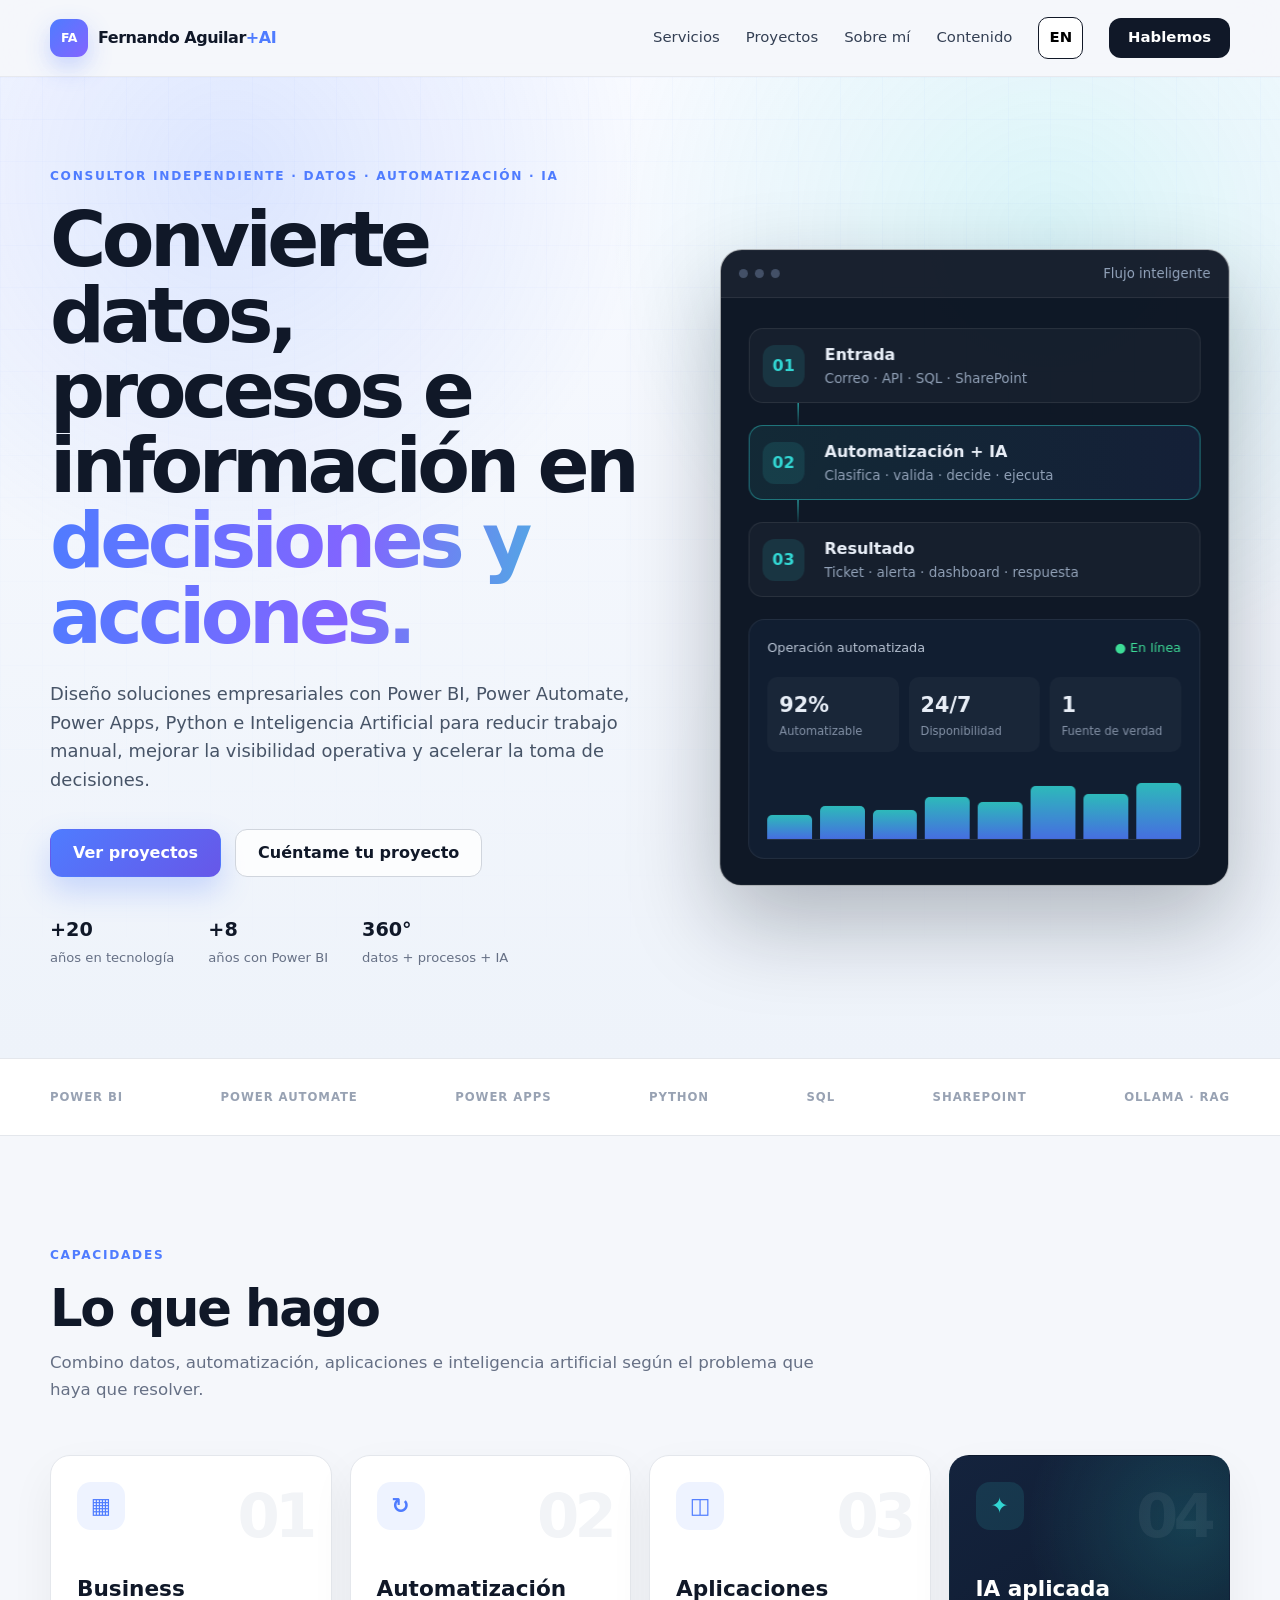
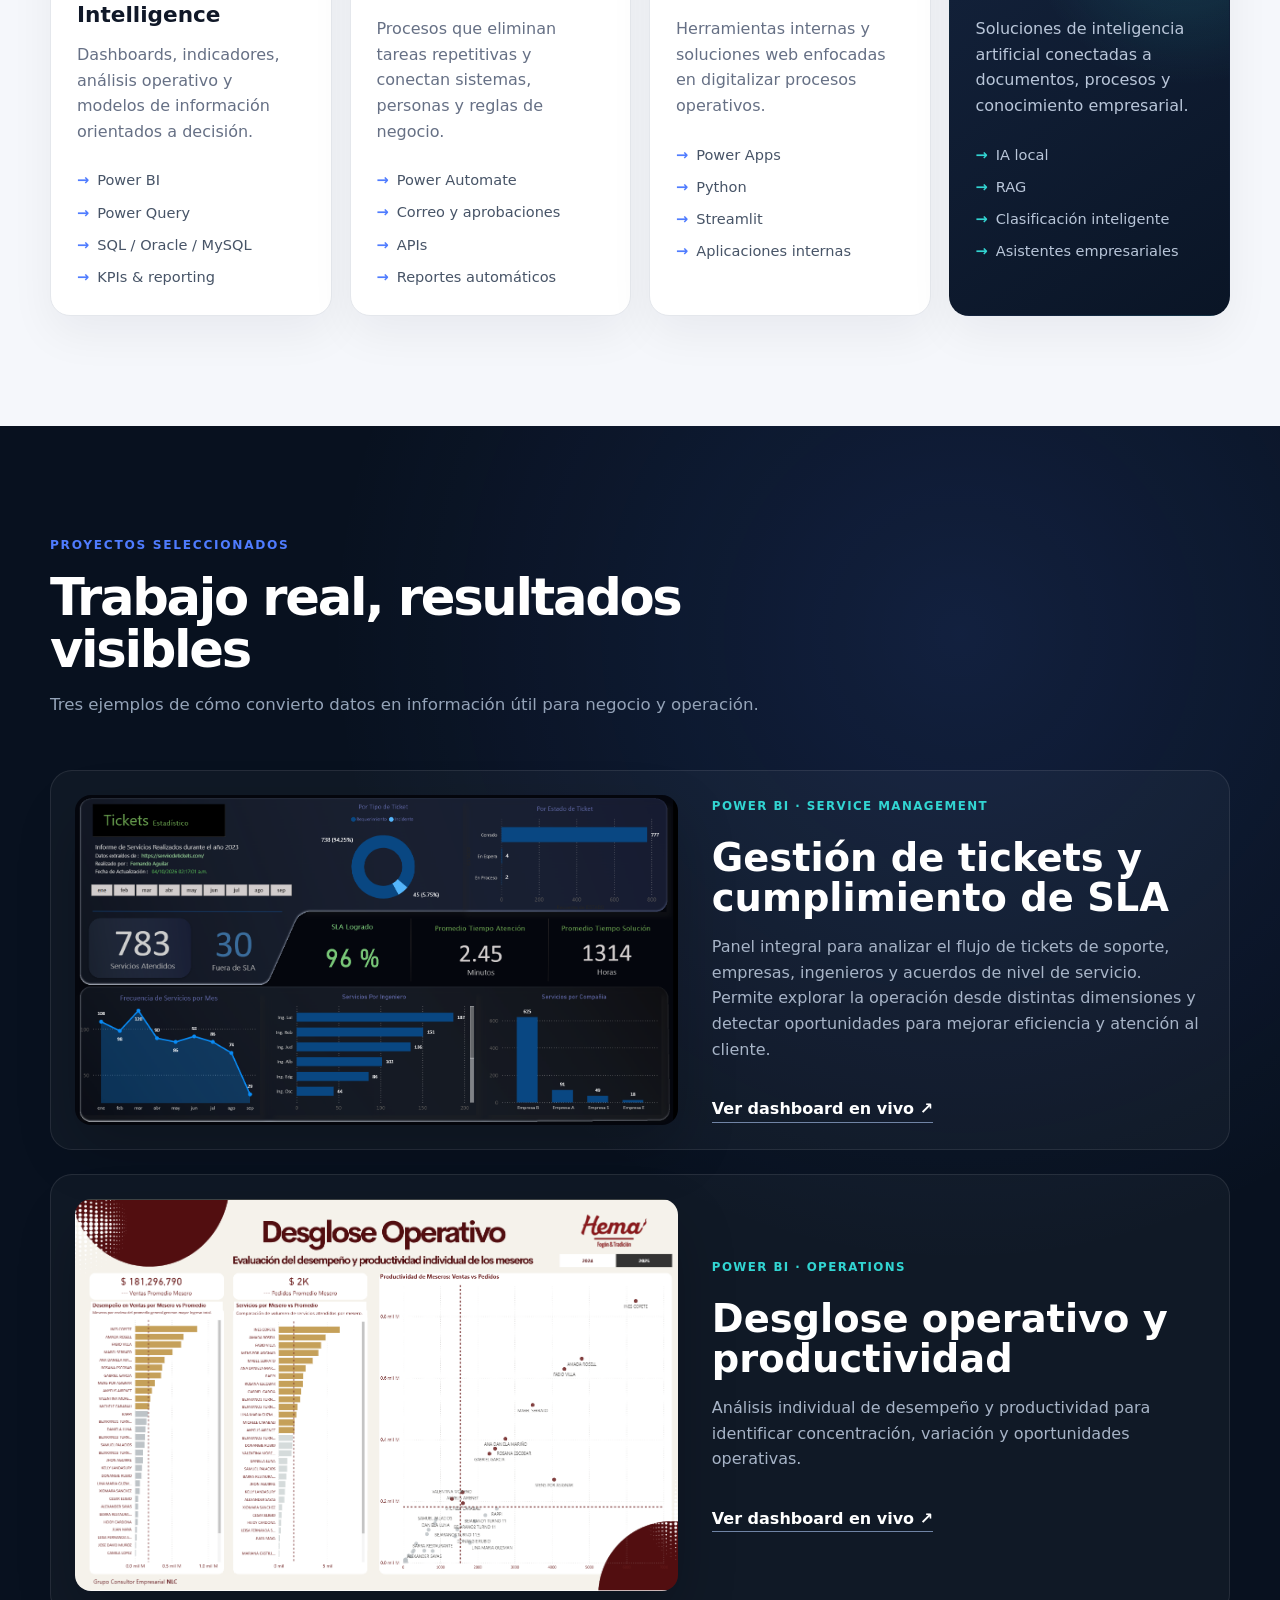
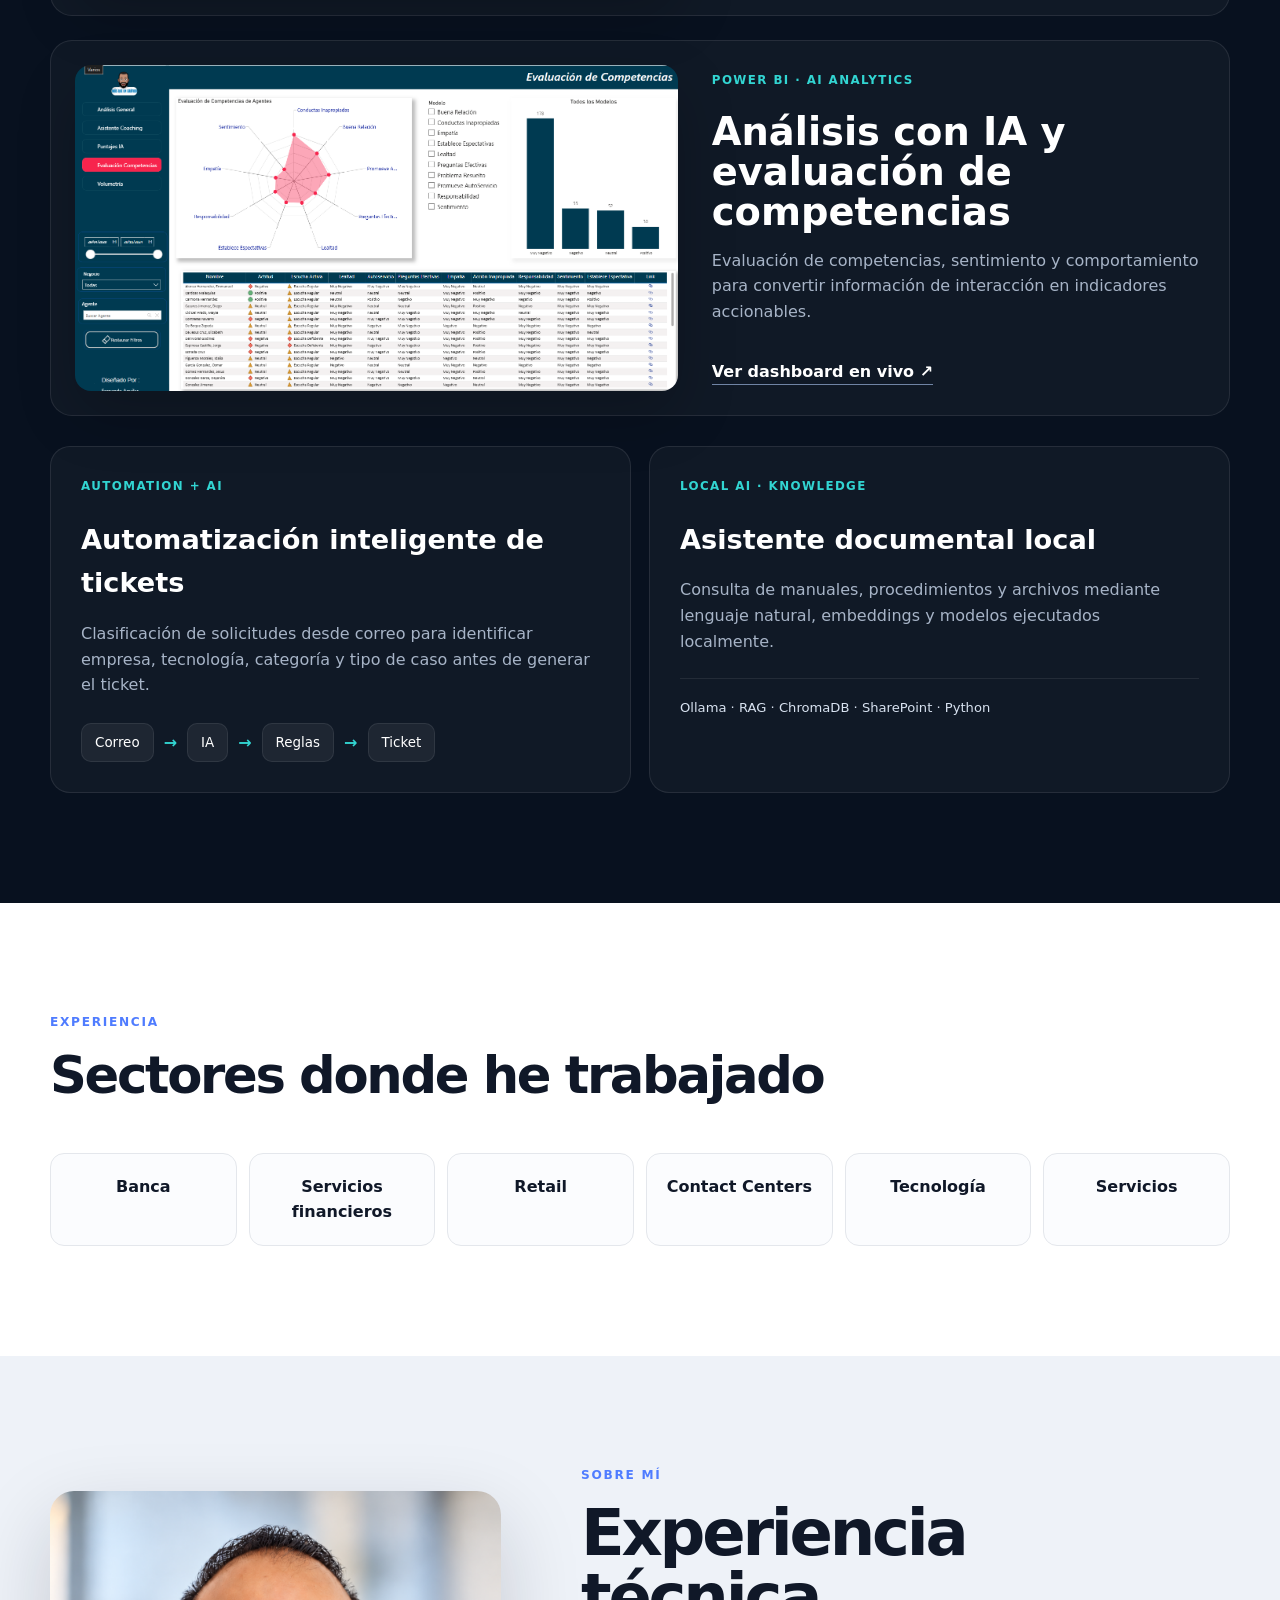
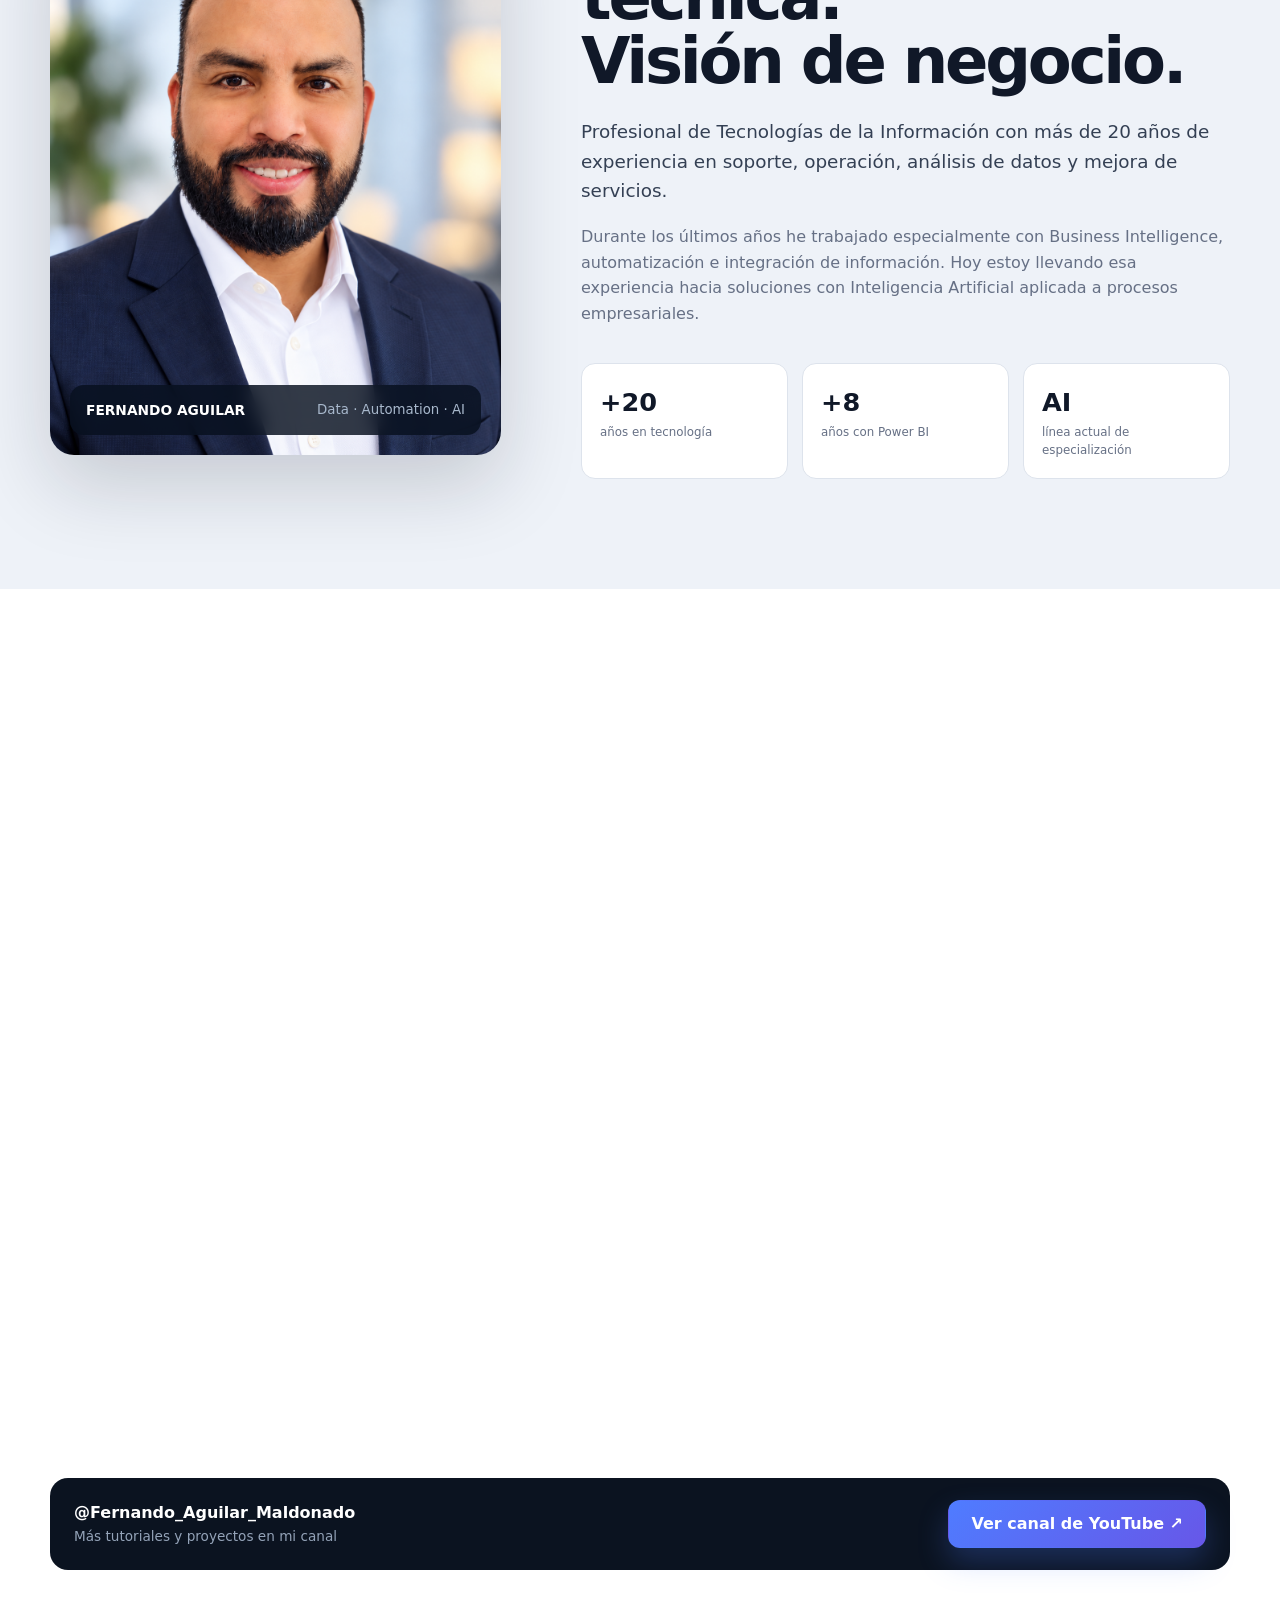
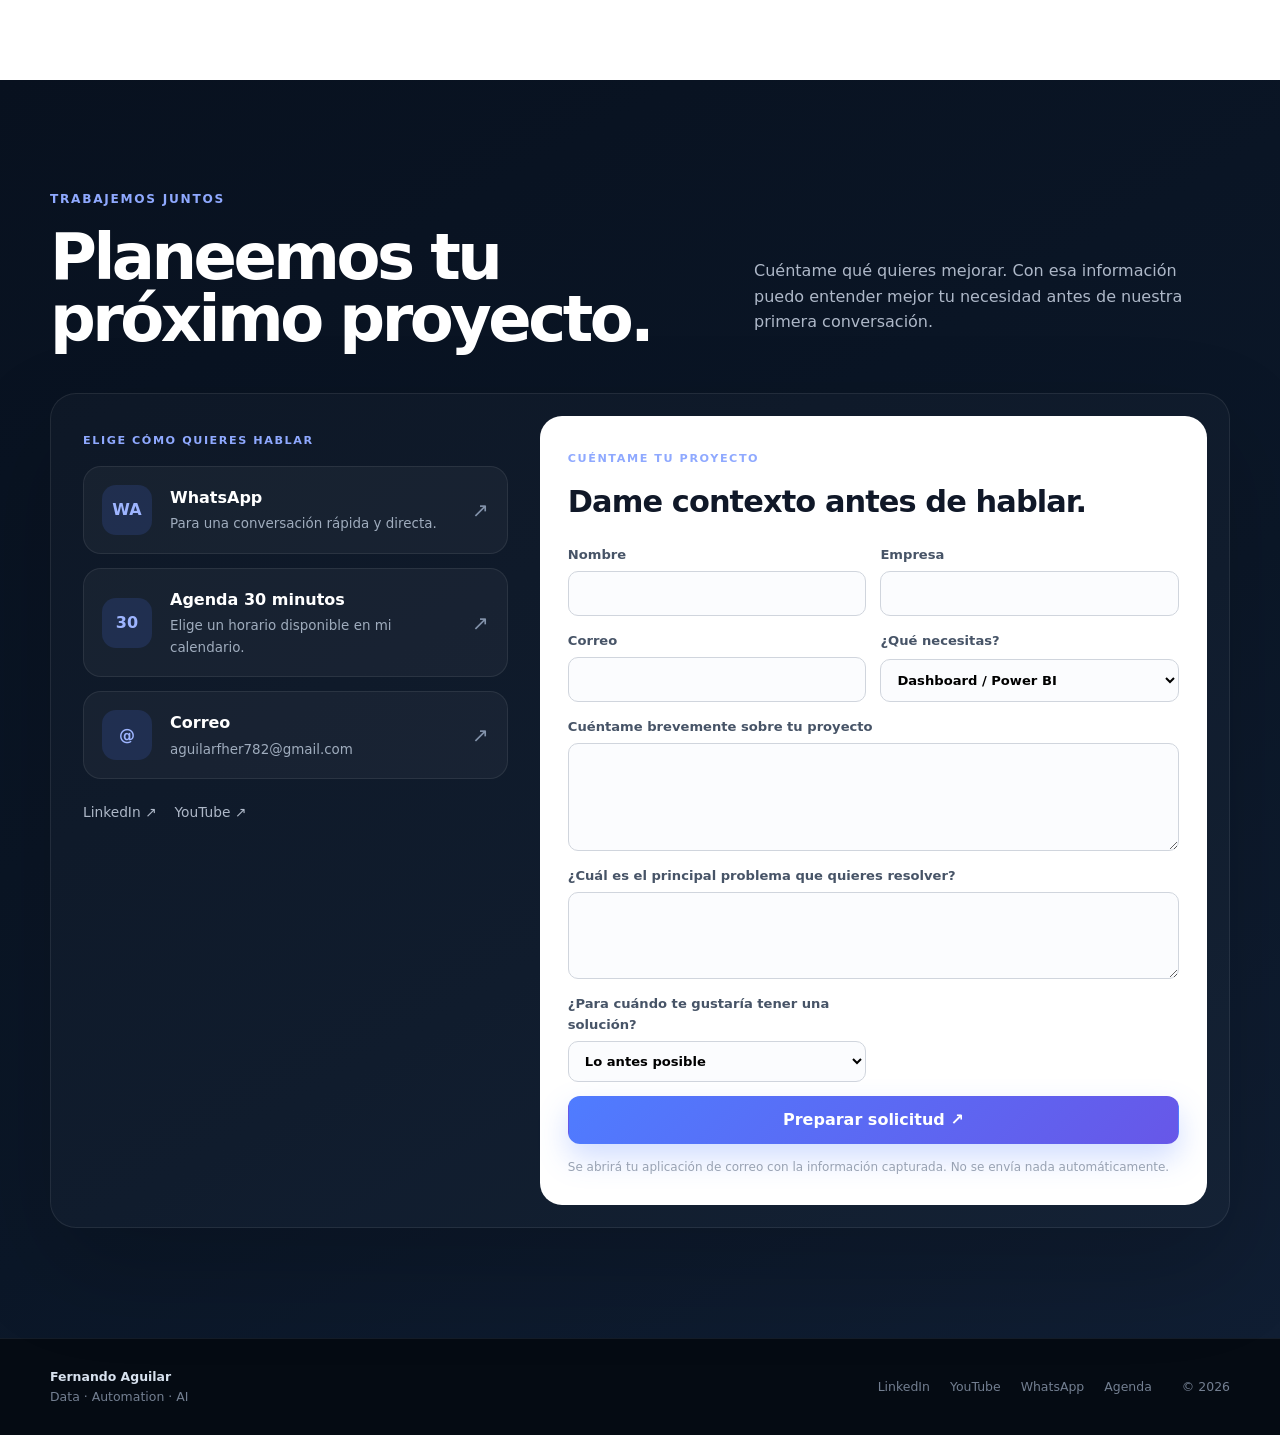
==== commit 32729e2b: "Update index.html" ====
--- a/index.html
+++ b/index.html
@@ -3,10 +3,18 @@
 <head>
   <meta charset="UTF-8" />
   <meta name="viewport" content="width=device-width, initial-scale=1.0" />
-  <meta name="description" content="Fernando Aguilar — Consultor independiente en datos, automatización e inteligencia artificial." />
-  <title>Fernando Aguilar | Data · Automation · AI</title>
+<title>Fernando Aguilar | Power BI · Automatización · IA</title>
   <link rel="stylesheet" href="styles.css" />
 </head>
+  <!-- Google tag (gtag.js) -->
+<script async src="https://www.googletagmanager.com/gtag/js?id=G-L1S6JHS83Y"></script>
+<script>
+  window.dataLayer = window.dataLayer || [];
+  function gtag(){dataLayer.push(arguments);}
+  gtag('js', new Date());
+
+  gtag('config', 'G-L1S6JHS83Y');
+</script>
 <body>
 <header class="site-header">
   <div class="container nav">
